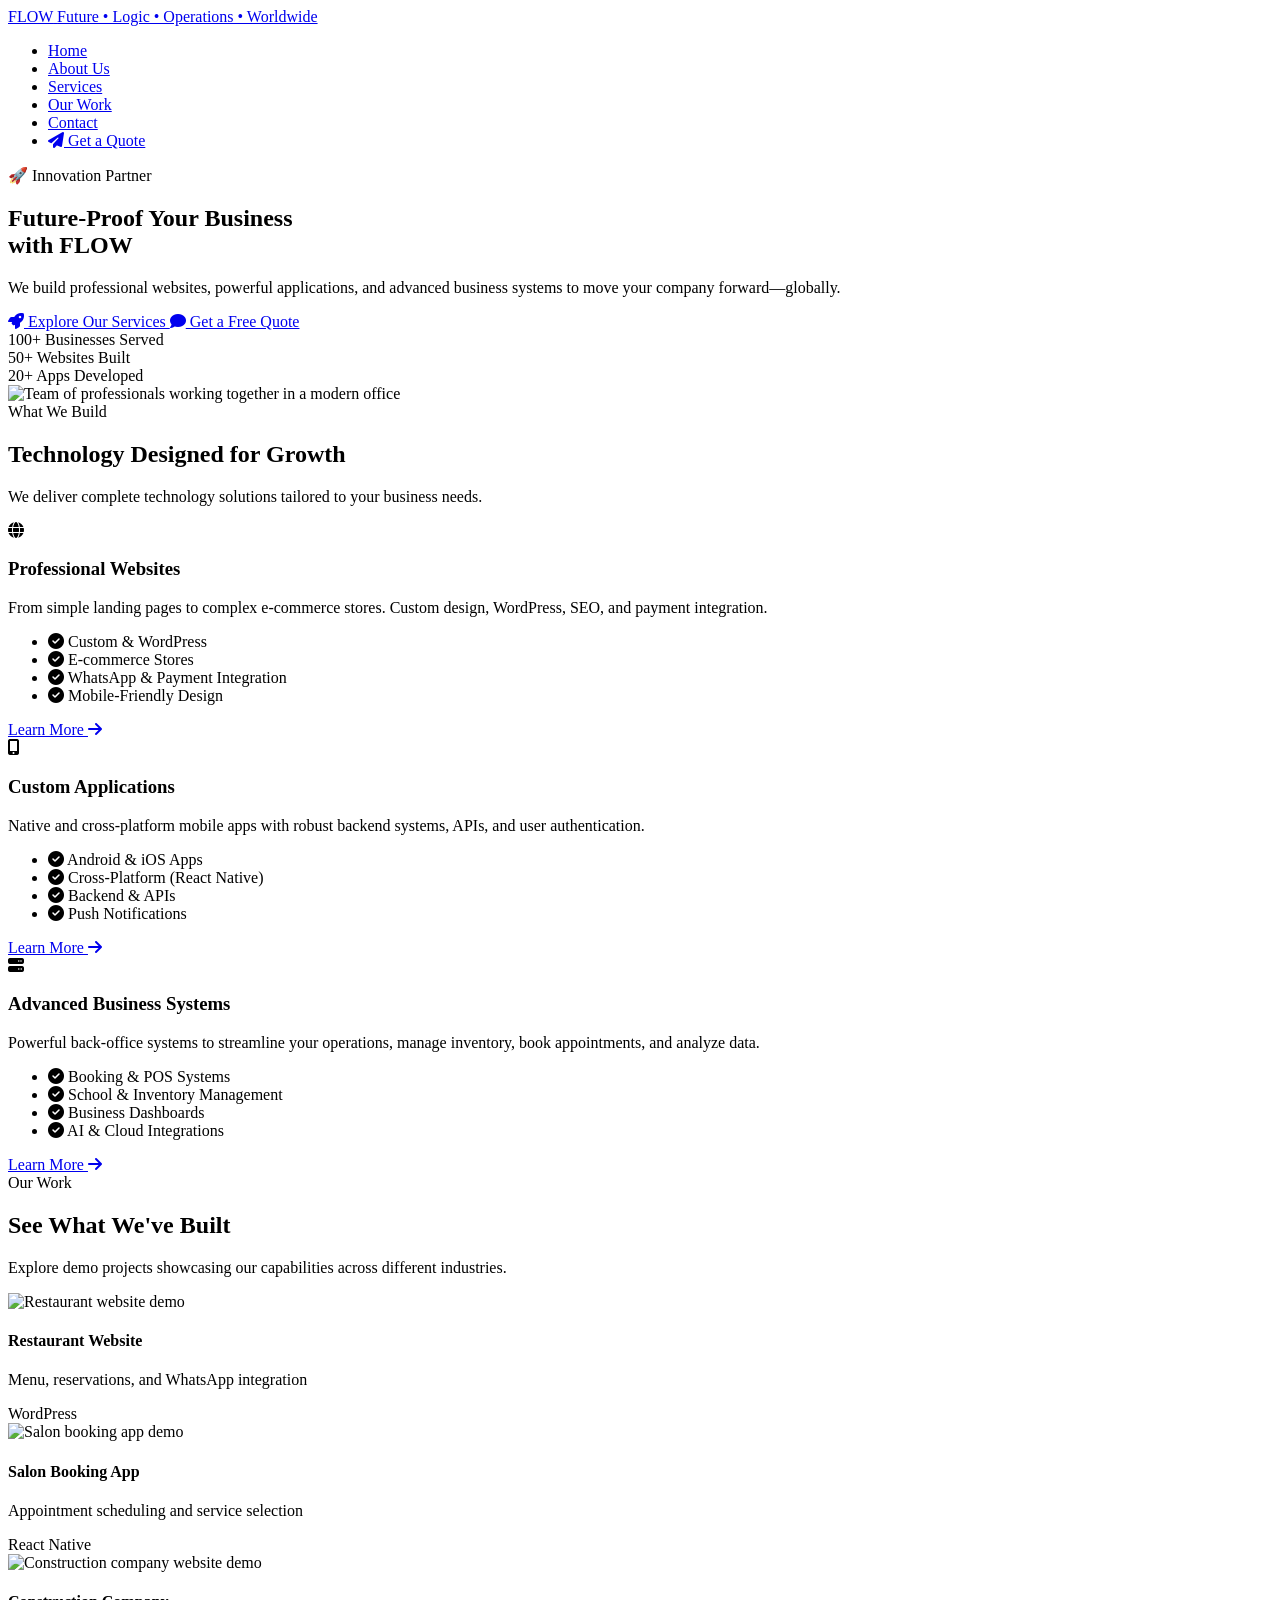
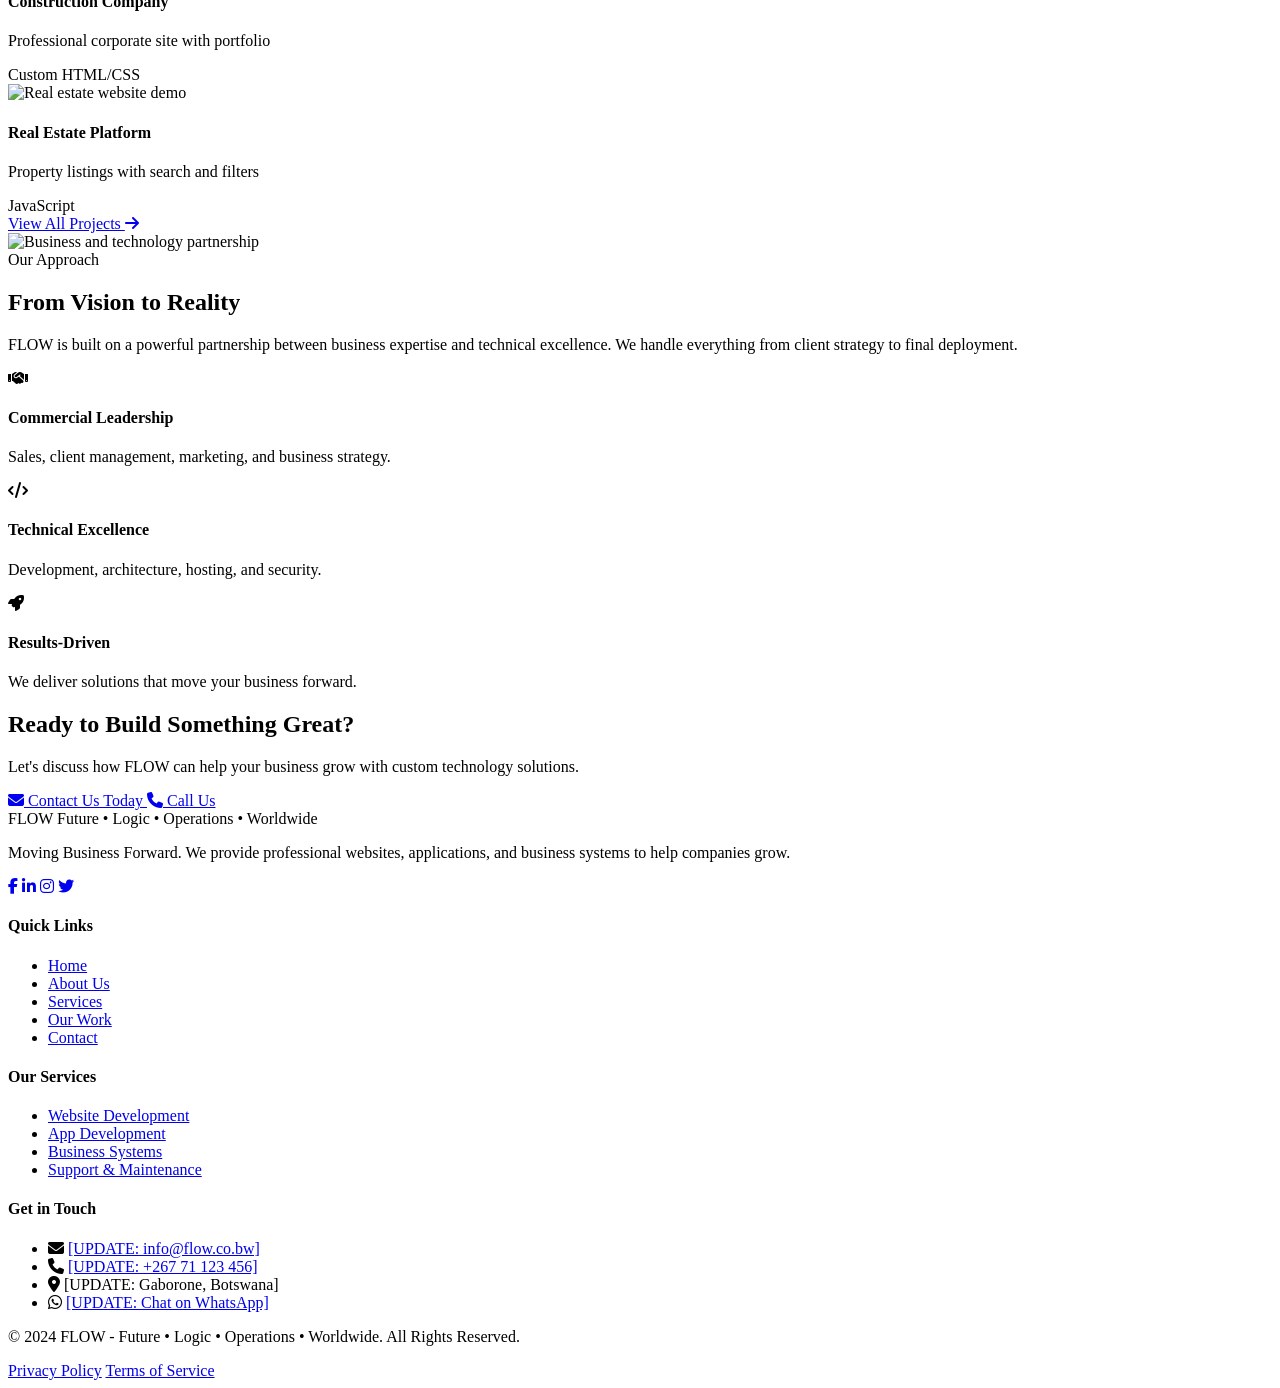
==== index.html @ ff1e99e6 "Create index.html" ====
<!DOCTYPE html>
<html lang="en">
<head>
    <meta charset="UTF-8">
    <meta name="viewport" content="width=device-width, initial-scale=1.0">
    <title>FLOW - Future • Logic • Operations • Worldwide</title>
    
    <!-- SEO Meta Tags -->
    <meta name="description" content="FLOW provides professional websites, applications, and business systems to businesses in Botswana and beyond.">
    <meta name="keywords" content="website development, app development, business systems, Botswana, technology solutions">
    <meta name="author" content="FLOW">
    
    <!-- Favicon -->
    <link rel="icon" type="image/x-icon" href="favicon.ico">
    
    <!-- Google Fonts -->
    <link href="https://fonts.googleapis.com/css2?family=Inter:wght@300;400;500;600;700;800;900&display=swap" rel="stylesheet">
    
    <!-- Font Awesome Icons -->
    <link rel="stylesheet" href="https://cdnjs.cloudflare.com/ajax/libs/font-awesome/6.4.0/css/all.min.css">
    
    <!-- Custom CSS -->
    <link rel="stylesheet" href="css/style.css">
</head>
<body>

    <!-- ============================================ -->
    <!-- HEADER - Consistent on All Pages              -->
    <!-- ============================================ -->
    <header class="header">
        <nav class="navbar" role="navigation" aria-label="Main Navigation">
            <div class="nav-container">
                <!-- Logo -->
                <div class="logo">
                    <a href="index.html" aria-label="FLOW Home">
                        <span class="logo-text">FLOW</span>
                        <span class="logo-tagline">Future • Logic • Operations • Worldwide</span>
                    </a>
                </div>

                <!-- Navigation Links -->
                <ul class="nav-menu" id="navMenu">
                    <li class="nav-item"><a href="index.html" class="nav-link active">Home</a></li>
                    <li class="nav-item"><a href="about.html" class="nav-link">About Us</a></li>
                    <li class="nav-item"><a href="services.html" class="nav-link">Services</a></li>
                    <li class="nav-item"><a href="portfolio.html" class="nav-link">Our Work</a></li>
                    <li class="nav-item"><a href="contact.html" class="nav-link">Contact</a></li>
                    <li class="nav-item">
                        <a href="contact.html" class="btn btn-primary nav-cta">
                            <i class="fas fa-paper-plane"></i> Get a Quote
                        </a>
                    </li>
                </ul>

                <!-- Hamburger Menu (Mobile) -->
                <div class="hamburger" id="hamburger" aria-label="Toggle Menu" role="button" tabindex="0">
                    <span class="bar"></span>
                    <span class="bar"></span>
                    <span class="bar"></span>
                </div>
            </div>
        </nav>
    </header>

    <main>
        <!-- ============================================ -->
        <!-- SECTION 1: HERO                               -->
        <!-- ============================================ -->
        <section class="hero" id="home">
            <div class="hero-overlay"></div>
            <div class="hero-content">
                <div class="container">
                    <div class="hero-grid">
                        <div class="hero-text">
                            <span class="hero-badge">🚀 Innovation Partner</span>
                            <h1 class="hero-title">
                                Future-Proof Your Business <br>with <span class="highlight">FLOW</span>
                            </h1>
                            <p class="hero-subtitle">
                                We build professional websites, powerful applications, and advanced business systems 
                                to move your company forward—globally.
                            </p>
                            <div class="hero-buttons">
                                <a href="services.html" class="btn btn-primary btn-large">
                                    <i class="fas fa-rocket"></i> Explore Our Services
                                </a>
                                <a href="contact.html" class="btn btn-secondary btn-large">
                                    <i class="fas fa-comment"></i> Get a Free Quote
                                </a>
                            </div>
                            <div class="hero-stats">
                                <div class="stat-item">
                                    <span class="stat-number">100+</span>
                                    <span class="stat-label">Businesses Served</span>
                                </div>
                                <div class="stat-item">
                                    <span class="stat-number">50+</span>
                                    <span class="stat-label">Websites Built</span>
                                </div>
                                <div class="stat-item">
                                    <span class="stat-number">20+</span>
                                    <span class="stat-label">Apps Developed</span>
                                </div>
                            </div>
                        </div>
                        <div class="hero-image">
                            <img src="https://images.unsplash.com/photo-1522071820081-009f0129c71c?ixlib=rb-4.0.3&auto=format&fit=crop&w=1170&q=80" 
                                 alt="Team of professionals working together in a modern office" 
                                 loading="lazy">
                        </div>
                    </div>
                </div>
            </div>
        </section>

        <!-- ============================================ -->
        <!-- SECTION 2: SERVICES OVERVIEW                  -->
        <!-- ============================================ -->
        <section class="services-overview" id="services-overview">
            <div class="container">
                <div class="section-header">
                    <span class="section-tag">What We Build</span>
                    <h2 class="section-title">Technology Designed for <span class="highlight">Growth</span></h2>
                    <p class="section-subtitle">
                        We deliver complete technology solutions tailored to your business needs.
                    </p>
                </div>

                <div class="services-grid">
                    <!-- Service 1: Websites -->
                    <div class="service-card">
                        <div class="service-icon">
                            <i class="fas fa-globe"></i>
                        </div>
                        <h3 class="service-title">Professional Websites</h3>
                        <p class="service-description">
                            From simple landing pages to complex e-commerce stores. 
                            Custom design, WordPress, SEO, and payment integration.
                        </p>
                        <ul class="service-features">
                            <li><i class="fas fa-check-circle"></i> Custom & WordPress</li>
                            <li><i class="fas fa-check-circle"></i> E-commerce Stores</li>
                            <li><i class="fas fa-check-circle"></i> WhatsApp & Payment Integration</li>
                            <li><i class="fas fa-check-circle"></i> Mobile-Friendly Design</li>
                        </ul>
                        <a href="services.html#websites" class="service-link">
                            Learn More <i class="fas fa-arrow-right"></i>
                        </a>
                    </div>

                    <!-- Service 2: Applications -->
                    <div class="service-card">
                        <div class="service-icon">
                            <i class="fas fa-mobile-alt"></i>
                        </div>
                        <h3 class="service-title">Custom Applications</h3>
                        <p class="service-description">
                            Native and cross-platform mobile apps with robust 
                            backend systems, APIs, and user authentication.
                        </p>
                        <ul class="service-features">
                            <li><i class="fas fa-check-circle"></i> Android & iOS Apps</li>
                            <li><i class="fas fa-check-circle"></i> Cross-Platform (React Native)</li>
                            <li><i class="fas fa-check-circle"></i> Backend & APIs</li>
                            <li><i class="fas fa-check-circle"></i> Push Notifications</li>
                        </ul>
                        <a href="services.html#applications" class="service-link">
                            Learn More <i class="fas fa-arrow-right"></i>
                        </a>
                    </div>

                    <!-- Service 3: Business Systems -->
                    <div class="service-card">
                        <div class="service-icon">
                            <i class="fas fa-server"></i>
                        </div>
                        <h3 class="service-title">Advanced Business Systems</h3>
                        <p class="service-description">
                            Powerful back-office systems to streamline your operations, 
                            manage inventory, book appointments, and analyze data.
                        </p>
                        <ul class="service-features">
                            <li><i class="fas fa-check-circle"></i> Booking & POS Systems</li>
                            <li><i class="fas fa-check-circle"></i> School & Inventory Management</li>
                            <li><i class="fas fa-check-circle"></i> Business Dashboards</li>
                            <li><i class="fas fa-check-circle"></i> AI & Cloud Integrations</li>
                        </ul>
                        <a href="services.html#systems" class="service-link">
                            Learn More <i class="fas fa-arrow-right"></i>
                        </a>
                    </div>
                </div>
            </div>
        </section>

        <!-- ============================================ -->
        <!-- SECTION 3: PORTFOLIO TEASER                   -->
        <!-- ============================================ -->
        <section class="portfolio-teaser" id="portfolio-teaser">
            <div class="container">
                <div class="section-header">
                    <span class="section-tag">Our Work</span>
                    <h2 class="section-title">See What We've <span class="highlight">Built</span></h2>
                    <p class="section-subtitle">
                        Explore demo projects showcasing our capabilities across different industries.
                    </p>
                </div>

                <div class="portfolio-grid">
                    <div class="portfolio-item">
                        <img src="https://images.unsplash.com/photo-1555396273-367ea4eb4db5?ixlib=rb-4.0.3&auto=format&fit=crop&w=400&h=300&q=80" 
                             alt="Restaurant website demo" loading="lazy">
                        <div class="portfolio-overlay">
                            <h4>Restaurant Website</h4>
                            <p>Menu, reservations, and WhatsApp integration</p>
                            <span class="portfolio-tag">WordPress</span>
                        </div>
                    </div>

                    <div class="portfolio-item">
                        <img src="https://images.unsplash.com/photo-1580618672591-eb180b1a973f?ixlib=rb-4.0.3&auto=format&fit=crop&w=400&h=300&q=80" 
                             alt="Salon booking app demo" loading="lazy">
                        <div class="portfolio-overlay">
                            <h4>Salon Booking App</h4>
                            <p>Appointment scheduling and service selection</p>
                            <span class="portfolio-tag">React Native</span>
                        </div>
                    </div>

                    <div class="portfolio-item">
                        <img src="https://images.unsplash.com/photo-1503387762-592deb58ef4e?ixlib=rb-4.0.3&auto=format&fit=crop&w=400&h=300&q=80" 
                             alt="Construction company website demo" loading="lazy">
                        <div class="portfolio-overlay">
                            <h4>Construction Company</h4>
                            <p>Professional corporate site with portfolio</p>
                            <span class="portfolio-tag">Custom HTML/CSS</span>
                        </div>
                    </div>

                    <div class="portfolio-item">
                        <img src="https://images.unsplash.com/photo-1560518883-ce09059eeffa?ixlib=rb-4.0.3&auto=format&fit=crop&w=400&h=300&q=80" 
                             alt="Real estate website demo" loading="lazy">
                        <div class="portfolio-overlay">
                            <h4>Real Estate Platform</h4>
                            <p>Property listings with search and filters</p>
                            <span class="portfolio-tag">JavaScript</span>
                        </div>
                    </div>
                </div>

                <div class="text-center mt-4">
                    <a href="portfolio.html" class="btn btn-secondary">
                        View All Projects <i class="fas fa-arrow-right"></i>
                    </a>
                </div>
            </div>
        </section>

        <!-- ============================================ -->
        <!-- SECTION 4: THE PARTNERSHIP                    -->
        <!-- ============================================ -->
        <section class="partnership" id="partnership">
            <div class="container">
                <div class="partnership-grid">
                    <div class="partnership-image">
                        <img src="https://images.unsplash.com/photo-1600880292203-757bb62b4baf?ixlib=rb-4.0.3&auto=format&fit=crop&w=1170&q=80" 
                             alt="Business and technology partnership" loading="lazy">
                    </div>
                    <div class="partnership-content">
                        <span class="section-tag">Our Approach</span>
                        <h2 class="section-title">From Vision to <span class="highlight">Reality</span></h2>
                        <p class="partnership-description">
                            FLOW is built on a powerful partnership between business expertise 
                            and technical excellence. We handle everything from client strategy 
                            to final deployment.
                        </p>
                        <div class="partnership-features">
                            <div class="pf-item">
                                <i class="fas fa-handshake"></i>
                                <div>
                                    <h4>Commercial Leadership</h4>
                                    <p>Sales, client management, marketing, and business strategy.</p>
                                </div>
                            </div>
                            <div class="pf-item">
                                <i class="fas fa-code"></i>
                                <div>
                                    <h4>Technical Excellence</h4>
                                    <p>Development, architecture, hosting, and security.</p>
                                </div>
                            </div>
                            <div class="pf-item">
                                <i class="fas fa-rocket"></i>
                                <div>
                                    <h4>Results-Driven</h4>
                                    <p>We deliver solutions that move your business forward.</p>
                                </div>
                            </div>
                        </div>
                    </div>
                </div>
            </div>
        </section>

        <!-- ============================================ -->
        <!-- SECTION 5: FINAL CALL TO ACTION               -->
        <!-- ============================================ -->
        <section class="cta-section" id="cta">
            <div class="container">
                <div class="cta-content">
                    <h2 class="cta-title">Ready to Build Something <span class="highlight">Great</span>?</h2>
                    <p class="cta-description">
                        Let's discuss how FLOW can help your business grow with custom technology solutions.
                    </p>
                    <div class="cta-buttons">
                        <a href="contact.html" class="btn btn-primary btn-large">
                            <i class="fas fa-envelope"></i> Contact Us Today
                        </a>
                        <a href="tel:+26771123456" class="btn btn-secondary btn-large">
                            <i class="fas fa-phone"></i> Call Us
                        </a>
                    </div>
                </div>
            </div>
        </section>
    </main>

    <!-- ============================================ -->
    <!-- FOOTER - Consistent on All Pages              -->
    <!-- ============================================ -->
    <footer class="footer">
        <div class="container">
            <div class="footer-grid">
                <!-- Column 1: Brand -->
                <div class="footer-brand">
                    <div class="footer-logo">
                        <span class="logo-text">FLOW</span>
                        <span class="logo-tagline">Future • Logic • Operations • Worldwide</span>
                    </div>
                    <p class="footer-description">
                        Moving Business Forward. We provide professional websites, 
                        applications, and business systems to help companies grow.
                    </p>
                    <div class="footer-social">
                        <a href="#" aria-label="Facebook" target="_blank"><i class="fab fa-facebook-f"></i></a>
                        <a href="#" aria-label="LinkedIn" target="_blank"><i class="fab fa-linkedin-in"></i></a>
                        <a href="#" aria-label="Instagram" target="_blank"><i class="fab fa-instagram"></i></a>
                        <a href="#" aria-label="Twitter" target="_blank"><i class="fab fa-twitter"></i></a>
                    </div>
                </div>

                <!-- Column 2: Quick Links -->
                <div class="footer-links">
                    <h4>Quick Links</h4>
                    <ul>
                        <li><a href="index.html">Home</a></li>
                        <li><a href="about.html">About Us</a></li>
                        <li><a href="services.html">Services</a></li>
                        <li><a href="portfolio.html">Our Work</a></li>
                        <li><a href="contact.html">Contact</a></li>
                    </ul>
                </div>

                <!-- Column 3: Services -->
                <div class="footer-links">
                    <h4>Our Services</h4>
                    <ul>
                        <li><a href="services.html#websites">Website Development</a></li>
                        <li><a href="services.html#applications">App Development</a></li>
                        <li><a href="services.html#systems">Business Systems</a></li>
                        <li><a href="services.html#support">Support & Maintenance</a></li>
                    </ul>
                </div>

                <!-- Column 4: Contact -->
                <div class="footer-contact">
                    <h4>Get in Touch</h4>
                    <ul>
                        <li>
                            <i class="fas fa-envelope"></i>
                            <a href="mailto:info@flow.co.bw">[UPDATE: info@flow.co.bw]</a>
                        </li>
                        <li>
                            <i class="fas fa-phone"></i>
                            <a href="tel:+26771123456">[UPDATE: +267 71 123 456]</a>
                        </li>
                        <li>
                            <i class="fas fa-map-marker-alt"></i>
                            <span>[UPDATE: Gaborone, Botswana]</span>
                        </li>
                        <li>
                            <i class="fab fa-whatsapp"></i>
                            <a href="https://wa.me/26771123456">[UPDATE: Chat on WhatsApp]</a>
                        </li>
                    </ul>
                </div>
            </div>

            <div class="footer-bottom">
                <p>&copy; 2024 FLOW - Future • Logic • Operations • Worldwide. All Rights Reserved.</p>
                <div class="footer-bottom-links">
                    <a href="#">Privacy Policy</a>
                    <a href="#">Terms of Service</a>
                </div>
            </div>
        </div>
    </footer>

    <!-- ============================================ -->
    <!-- JavaScript                                   -->
    <!-- ============================================ -->
    <script src="js/script.js"></script>
</body>
</html>
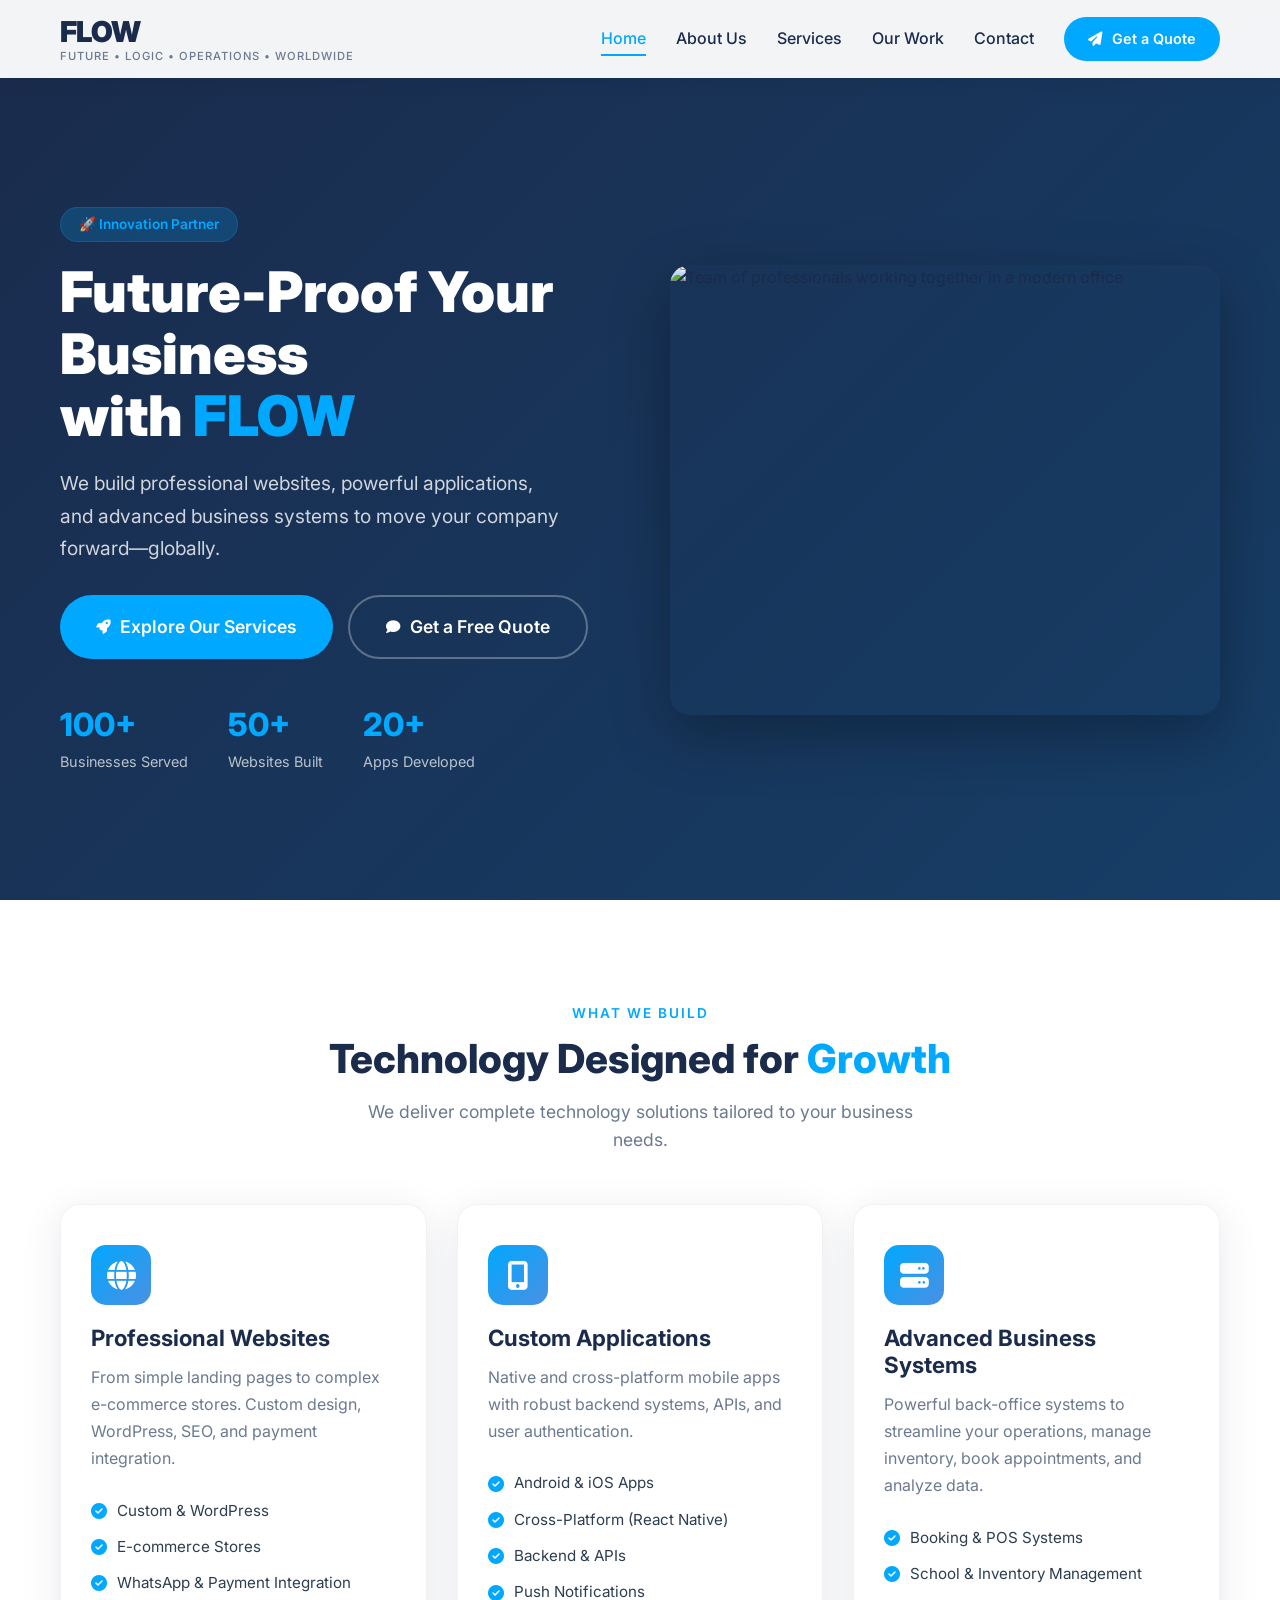
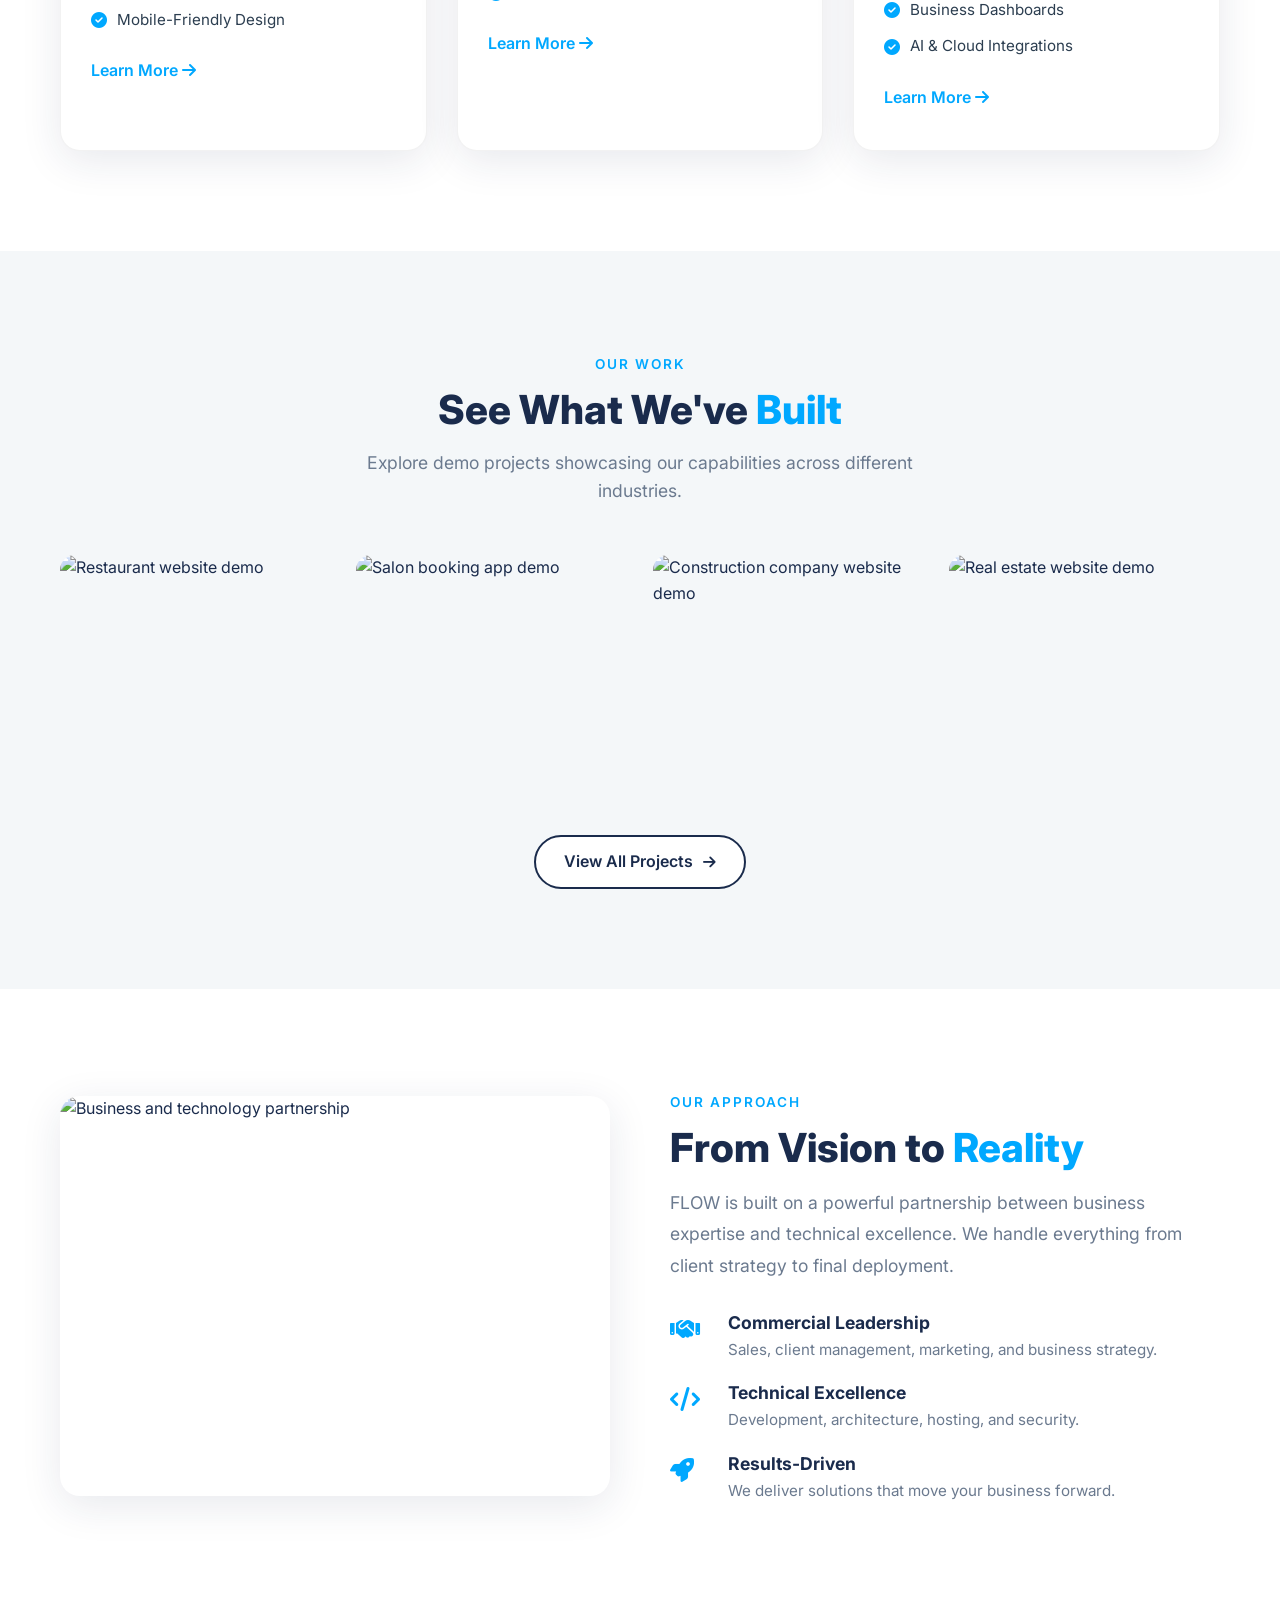
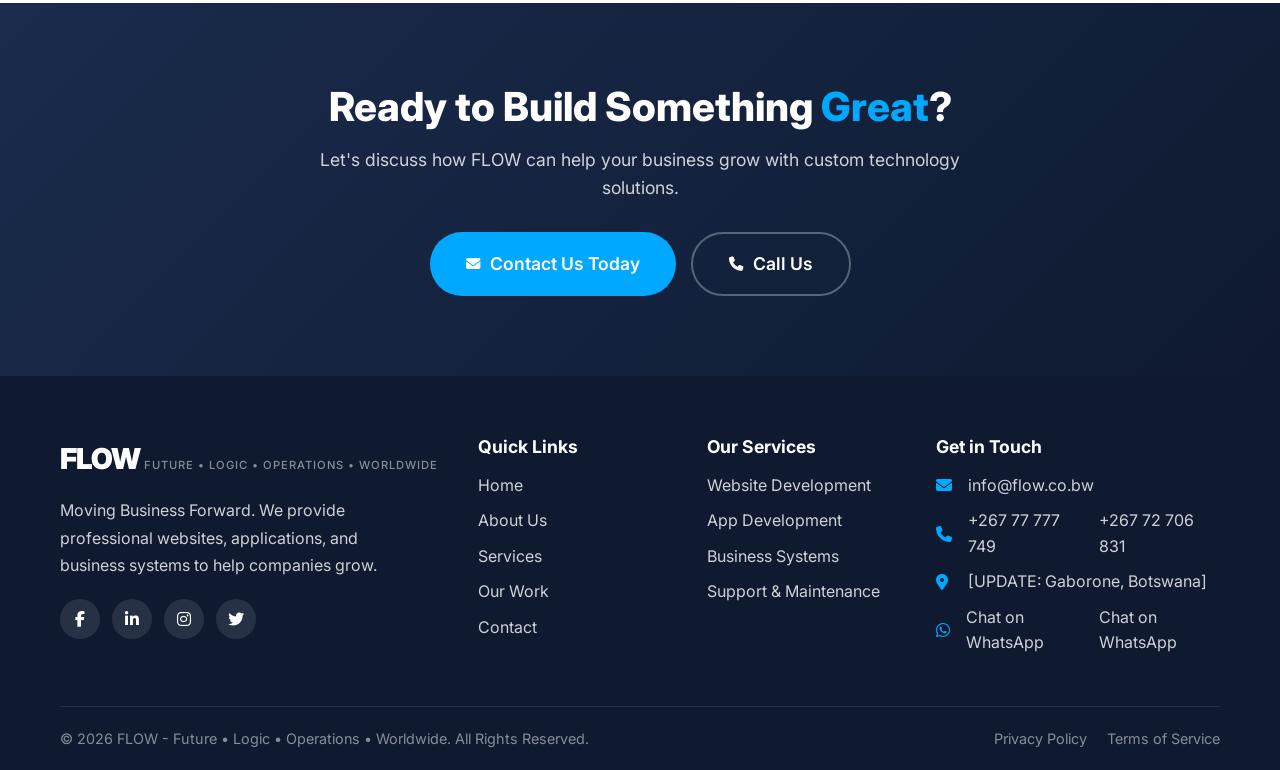
==== commit 637b2a9d: "Update index.html" ====
--- a/index.html
+++ b/index.html
@@ -378,11 +378,12 @@
                     <ul>
                         <li>
                             <i class="fas fa-envelope"></i>
-                            <a href="mailto:info@flow.co.bw">[UPDATE: info@flow.co.bw]</a>
+                            <a href="mailto:info@flow.co.bw"> info@flow.co.bw</a>
                         </li>
                         <li>
                             <i class="fas fa-phone"></i>
-                            <a href="tel:+26771123456">[UPDATE: +267 71 123 456]</a>
+                            <a href="tel:+26777777749"> +267 77 777 749</a>
+                            <a href="tel:+26772706831"> +267 72 706 831</a>
                         </li>
                         <li>
                             <i class="fas fa-map-marker-alt"></i>
@@ -390,14 +391,15 @@
                         </li>
                         <li>
                             <i class="fab fa-whatsapp"></i>
-                            <a href="https://wa.me/26771123456">[UPDATE: Chat on WhatsApp]</a>
+                             <a href="https://wa.me/2677777749"> Chat on WhatsApp</a>
+                            <a href="https://wa.me/26772706831"> Chat on WhatsApp</a>
                         </li>
                     </ul>
                 </div>
             </div>
 
             <div class="footer-bottom">
-                <p>&copy; 2024 FLOW - Future • Logic • Operations • Worldwide. All Rights Reserved.</p>
+                <p>&copy; 2026 FLOW - Future • Logic • Operations • Worldwide. All Rights Reserved.</p>
                 <div class="footer-bottom-links">
                     <a href="#">Privacy Policy</a>
                     <a href="#">Terms of Service</a>
--- a/css/style.css
+++ b/css/style.css
@@ -0,0 +1,1755 @@
+/* =============================================
+   FLOW - Future • Logic • Operations • Worldwide
+   Complete Stylesheet
+   W3Schools Guidelines Compliant
+   ============================================= */
+
+/* ----- RESET & BASE ----- */
+*,
+*::before,
+*::after {
+    margin: 0;
+    padding: 0;
+    box-sizing: border-box;
+}
+
+html {
+    scroll-behavior: smooth;
+}
+
+body {
+    font-family: 'Inter', -apple-system, BlinkMacSystemFont, 'Segoe UI', Roboto, sans-serif;
+    font-size: 16px;
+    line-height: 1.6;
+    color: #1A2B4C;
+    background-color: #FFFFFF;
+    overflow-x: hidden;
+}
+
+a {
+    text-decoration: none;
+    color: inherit;
+}
+
+ul {
+    list-style: none;
+}
+
+img {
+    max-width: 100%;
+    height: auto;
+    display: block;
+}
+
+.container {
+    max-width: 1200px;
+    margin: 0 auto;
+    padding: 0 20px;
+}
+
+/* ----- COLOR VARIABLES ----- */
+:root {
+    --primary: #1A2B4C;
+    --primary-dark: #0F1A30;
+    --secondary: #00A8FF;
+    --secondary-dark: #0088CC;
+    --accent: #4A90E2;
+    --white: #FFFFFF;
+    --light-gray: #F4F7F9;
+    --gray: #6B7A8F;
+    --dark-gray: #2C3E50;
+    --success: #28A745;
+    --shadow: 0 10px 40px rgba(26, 43, 76, 0.10);
+    --shadow-hover: 0 20px 60px rgba(26, 43, 76, 0.15);
+    --transition: all 0.3s ease;
+}
+
+/* ----- TYPOGRAPHY ----- */
+h1,
+h2,
+h3,
+h4,
+h5,
+h6 {
+    font-weight: 700;
+    line-height: 1.2;
+    color: var(--primary);
+}
+
+.highlight {
+    color: var(--secondary);
+}
+
+.section-tag {
+    display: inline-block;
+    font-size: 0.85rem;
+    font-weight: 600;
+    text-transform: uppercase;
+    letter-spacing: 2px;
+    color: var(--secondary);
+    margin-bottom: 10px;
+}
+
+.section-title {
+    font-size: 2.5rem;
+    font-weight: 800;
+    margin-bottom: 15px;
+}
+
+.section-subtitle {
+    font-size: 1.1rem;
+    color: var(--gray);
+    max-width: 600px;
+    margin: 0 auto;
+}
+
+.section-header {
+    text-align: center;
+    margin-bottom: 50px;
+}
+
+.text-center {
+    text-align: center;
+}
+
+.mt-4 {
+    margin-top: 30px;
+}
+
+/* ----- BUTTONS ----- */
+.btn {
+    display: inline-flex;
+    align-items: center;
+    gap: 10px;
+    padding: 12px 28px;
+    font-family: 'Inter', sans-serif;
+    font-size: 1rem;
+    font-weight: 600;
+    border: none;
+    border-radius: 50px;
+    cursor: pointer;
+    transition: var(--transition);
+    text-align: center;
+}
+
+.btn-primary {
+    background-color: var(--secondary);
+    color: var(--white);
+}
+
+.btn-primary:hover {
+    background-color: var(--secondary-dark);
+    transform: translateY(-2px);
+    box-shadow: 0 10px 30px rgba(0, 168, 255, 0.3);
+}
+
+.btn-secondary {
+    background-color: var(--white);
+    color: var(--primary);
+    border: 2px solid var(--primary);
+}
+
+.btn-secondary:hover {
+    background-color: var(--primary);
+    color: var(--white);
+    transform: translateY(-2px);
+    box-shadow: 0 10px 30px rgba(26, 43, 76, 0.15);
+}
+
+.btn-large {
+    padding: 16px 36px;
+    font-size: 1.1rem;
+}
+
+.btn .fa-solid,
+.btn .fas {
+    font-size: 0.9rem;
+}
+
+/* =============================================
+   HEADER / NAVIGATION
+   ============================================= */
+.header {
+    position: fixed;
+    top: 0;
+    left: 0;
+    width: 100%;
+    background-color: rgba(255, 255, 255, 0.95);
+    backdrop-filter: blur(10px);
+    z-index: 1000;
+    box-shadow: 0 2px 20px rgba(0, 0, 0, 0.08);
+    transition: var(--transition);
+}
+
+.header.scrolled {
+    box-shadow: 0 4px 30px rgba(0, 0, 0, 0.12);
+}
+
+.navbar {
+    padding: 15px 0;
+}
+
+.nav-container {
+    display: flex;
+    justify-content: space-between;
+    align-items: center;
+    max-width: 1200px;
+    margin: 0 auto;
+    padding: 0 20px;
+}
+
+/* Logo */
+.logo a {
+    display: flex;
+    flex-direction: column;
+    line-height: 1.2;
+}
+
+.logo-text {
+    font-size: 1.8rem;
+    font-weight: 900;
+    color: var(--primary);
+    letter-spacing: -1px;
+}
+
+.logo-text:hover {
+    color: var(--secondary);
+    transition: var(--transition);
+}
+
+.logo-tagline {
+    font-size: 0.7rem;
+    font-weight: 500;
+    color: var(--gray);
+    letter-spacing: 1px;
+    text-transform: uppercase;
+}
+
+/* Navigation Menu */
+.nav-menu {
+    display: flex;
+    align-items: center;
+    gap: 30px;
+}
+
+.nav-item {
+    list-style: none;
+}
+
+.nav-link {
+    font-weight: 500;
+    color: var(--primary);
+    padding: 8px 0;
+    position: relative;
+    transition: var(--transition);
+}
+
+.nav-link::after {
+    content: '';
+    position: absolute;
+    bottom: 0;
+    left: 0;
+    width: 0;
+    height: 2px;
+    background-color: var(--secondary);
+    transition: var(--transition);
+}
+
+.nav-link:hover::after,
+.nav-link.active::after {
+    width: 100%;
+}
+
+.nav-link:hover {
+    color: var(--secondary);
+}
+
+.nav-link.active {
+    color: var(--secondary);
+}
+
+.nav-cta {
+    padding: 10px 24px;
+    font-size: 0.9rem;
+}
+
+/* Hamburger Menu */
+.hamburger {
+    display: none;
+    flex-direction: column;
+    cursor: pointer;
+    gap: 5px;
+    padding: 5px;
+}
+
+.bar {
+    display: block;
+    width: 28px;
+    height: 3px;
+    background-color: var(--primary);
+    border-radius: 3px;
+    transition: var(--transition);
+}
+
+.hamburger.active .bar:nth-child(1) {
+    transform: translateY(8px) rotate(45deg);
+}
+
+.hamburger.active .bar:nth-child(2) {
+    opacity: 0;
+}
+
+.hamburger.active .bar:nth-child(3) {
+    transform: translateY(-8px) rotate(-45deg);
+}
+
+/* =============================================
+   HERO SECTION
+   ============================================= */
+.hero {
+    position: relative;
+    min-height: 100vh;
+    display: flex;
+    align-items: center;
+    background-color: var(--primary);
+    padding-top: 80px;
+    overflow: hidden;
+}
+
+.hero-overlay {
+    position: absolute;
+    top: 0;
+    left: 0;
+    width: 100%;
+    height: 100%;
+    background: linear-gradient(135deg, rgba(26, 43, 76, 0.95) 0%, rgba(0, 168, 255, 0.15) 100%);
+    z-index: 1;
+}
+
+.hero-content {
+    position: relative;
+    z-index: 2;
+    width: 100%;
+    padding: 60px 0;
+}
+
+.hero-grid {
+    display: grid;
+    grid-template-columns: 1fr 1fr;
+    gap: 60px;
+    align-items: center;
+}
+
+.hero-text {
+    color: var(--white);
+}
+
+.hero-badge {
+    display: inline-block;
+    background-color: rgba(0, 168, 255, 0.2);
+    color: var(--secondary);
+    padding: 6px 18px;
+    border-radius: 50px;
+    font-size: 0.85rem;
+    font-weight: 600;
+    margin-bottom: 20px;
+    border: 1px solid rgba(0, 168, 255, 0.2);
+}
+
+.hero-title {
+    font-size: 3.5rem;
+    font-weight: 900;
+    color: var(--white);
+    margin-bottom: 20px;
+    line-height: 1.1;
+}
+
+.hero-title .highlight {
+    color: var(--secondary);
+}
+
+.hero-subtitle {
+    font-size: 1.2rem;
+    color: rgba(255, 255, 255, 0.8);
+    max-width: 500px;
+    margin-bottom: 30px;
+    line-height: 1.7;
+}
+
+.hero-buttons {
+    display: flex;
+    gap: 15px;
+    flex-wrap: wrap;
+    margin-bottom: 40px;
+}
+
+.hero-buttons .btn-primary:hover {
+    background-color: var(--white);
+    color: var(--primary);
+}
+
+.hero-buttons .btn-secondary {
+    border-color: rgba(255, 255, 255, 0.3);
+    color: var(--white);
+    background: transparent;
+}
+
+.hero-buttons .btn-secondary:hover {
+    background-color: var(--white);
+    color: var(--primary);
+    border-color: var(--white);
+}
+
+.hero-stats {
+    display: flex;
+    gap: 40px;
+}
+
+.stat-item {
+    display: flex;
+    flex-direction: column;
+}
+
+.stat-number {
+    font-size: 2rem;
+    font-weight: 800;
+    color: var(--secondary);
+}
+
+.stat-label {
+    font-size: 0.9rem;
+    color: rgba(255, 255, 255, 0.7);
+}
+
+.hero-image img {
+    width: 100%;
+    border-radius: 20px;
+    box-shadow: 0 20px 60px rgba(0, 0, 0, 0.3);
+    object-fit: cover;
+    height: 450px;
+}
+
+/* =============================================
+   SERVICES OVERVIEW
+   ============================================= */
+.services-overview {
+    padding: 100px 0;
+    background-color: var(--white);
+}
+
+.services-grid {
+    display: grid;
+    grid-template-columns: repeat(3, 1fr);
+    gap: 30px;
+}
+
+.service-card {
+    background-color: var(--white);
+    padding: 40px 30px;
+    border-radius: 20px;
+    box-shadow: var(--shadow);
+    transition: var(--transition);
+    border: 1px solid rgba(0, 0, 0, 0.05);
+}
+
+.service-card:hover {
+    transform: translateY(-10px);
+    box-shadow: var(--shadow-hover);
+}
+
+.service-icon {
+    width: 60px;
+    height: 60px;
+    background: linear-gradient(135deg, var(--secondary), var(--accent));
+    border-radius: 15px;
+    display: flex;
+    align-items: center;
+    justify-content: center;
+    margin-bottom: 20px;
+}
+
+.service-icon i {
+    font-size: 1.8rem;
+    color: var(--white);
+}
+
+.service-title {
+    font-size: 1.4rem;
+    font-weight: 700;
+    margin-bottom: 12px;
+}
+
+.service-description {
+    color: var(--gray);
+    margin-bottom: 20px;
+    line-height: 1.7;
+}
+
+.service-features {
+    margin-bottom: 20px;
+}
+
+.service-features li {
+    display: flex;
+    align-items: center;
+    gap: 10px;
+    padding: 6px 0;
+    color: var(--dark-gray);
+    font-size: 0.95rem;
+}
+
+.service-features li i {
+    color: var(--secondary);
+    font-size: 1rem;
+}
+
+.service-link {
+    font-weight: 600;
+    color: var(--secondary);
+    transition: var(--transition);
+}
+
+.service-link:hover {
+    color: var(--secondary-dark);
+}
+
+.service-link i {
+    transition: var(--transition);
+}
+
+.service-link:hover i {
+    transform: translateX(5px);
+}
+
+/* =============================================
+   PORTFOLIO TEASER
+   ============================================= */
+.portfolio-teaser {
+    padding: 100px 0;
+    background-color: var(--light-gray);
+}
+
+.portfolio-grid {
+    display: grid;
+    grid-template-columns: repeat(4, 1fr);
+    gap: 25px;
+}
+
+.portfolio-item {
+    position: relative;
+    border-radius: 15px;
+    overflow: hidden;
+    cursor: pointer;
+}
+
+.portfolio-item img {
+    width: 100%;
+    height: 250px;
+    object-fit: cover;
+    transition: var(--transition);
+}
+
+.portfolio-item:hover img {
+    transform: scale(1.05);
+}
+
+.portfolio-overlay {
+    position: absolute;
+    bottom: 0;
+    left: 0;
+    right: 0;
+    padding: 20px;
+    background: linear-gradient(transparent, rgba(26, 43, 76, 0.9));
+    color: var(--white);
+    transform: translateY(20px);
+    opacity: 0;
+    transition: var(--transition);
+}
+
+.portfolio-item:hover .portfolio-overlay {
+    transform: translateY(0);
+    opacity: 1;
+}
+
+.portfolio-overlay h4 {
+    color: var(--white);
+    font-size: 1.1rem;
+    margin-bottom: 5px;
+}
+
+.portfolio-overlay p {
+    font-size: 0.9rem;
+    opacity: 0.8;
+    margin-bottom: 10px;
+}
+
+.portfolio-tag {
+    display: inline-block;
+    background-color: var(--secondary);
+    padding: 3px 12px;
+    border-radius: 50px;
+    font-size: 0.75rem;
+    font-weight: 600;
+    color: var(--white);
+}
+
+/* =============================================
+   PARTNERSHIP SECTION
+   ============================================= */
+.partnership {
+    padding: 100px 0;
+    background-color: var(--white);
+}
+
+.partnership-grid {
+    display: grid;
+    grid-template-columns: 1fr 1fr;
+    gap: 60px;
+    align-items: center;
+}
+
+.partnership-image img {
+    border-radius: 20px;
+    box-shadow: var(--shadow);
+    width: 100%;
+    height: 400px;
+    object-fit: cover;
+}
+
+.partnership-description {
+    color: var(--gray);
+    font-size: 1.1rem;
+    margin-bottom: 30px;
+    line-height: 1.8;
+}
+
+.partnership-features {
+    display: flex;
+    flex-direction: column;
+    gap: 20px;
+}
+
+.pf-item {
+    display: flex;
+    gap: 18px;
+    align-items: flex-start;
+}
+
+.pf-item i {
+    font-size: 1.5rem;
+    color: var(--secondary);
+    margin-top: 5px;
+    width: 40px;
+    flex-shrink: 0;
+}
+
+.pf-item h4 {
+    font-size: 1.1rem;
+    margin-bottom: 5px;
+}
+
+.pf-item p {
+    color: var(--gray);
+    font-size: 0.95rem;
+}
+
+/* =============================================
+   CTA SECTION
+   ============================================= */
+.cta-section {
+    padding: 80px 0;
+    background: linear-gradient(135deg, var(--primary), var(--primary-dark));
+    text-align: center;
+}
+
+.cta-content {
+    max-width: 700px;
+    margin: 0 auto;
+}
+
+.cta-title {
+    font-size: 2.5rem;
+    font-weight: 800;
+    color: var(--white);
+    margin-bottom: 15px;
+}
+
+.cta-title .highlight {
+    color: var(--secondary);
+}
+
+.cta-description {
+    color: rgba(255, 255, 255, 0.8);
+    font-size: 1.1rem;
+    margin-bottom: 30px;
+}
+
+.cta-buttons {
+    display: flex;
+    gap: 15px;
+    justify-content: center;
+    flex-wrap: wrap;
+}
+
+.cta-buttons .btn-primary {
+    background-color: var(--secondary);
+    color: var(--white);
+}
+
+.cta-buttons .btn-primary:hover {
+    background-color: var(--white);
+    color: var(--primary);
+}
+
+.cta-buttons .btn-secondary {
+    border-color: rgba(255, 255, 255, 0.3);
+    color: var(--white);
+    background: transparent;
+}
+
+.cta-buttons .btn-secondary:hover {
+    background-color: var(--white);
+    color: var(--primary);
+    border-color: var(--white);
+}
+
+/* =============================================
+   FOOTER
+   ============================================= */
+.footer {
+    background-color: var(--primary-dark);
+    color: rgba(255, 255, 255, 0.8);
+    padding: 60px 0 20px;
+}
+
+.footer-grid {
+    display: grid;
+    grid-template-columns: 2fr 1fr 1fr 1.5fr;
+    gap: 40px;
+    padding-bottom: 40px;
+    border-bottom: 1px solid rgba(255, 255, 255, 0.1);
+}
+
+.footer-brand .logo-text {
+    color: var(--white);
+    font-size: 1.8rem;
+}
+
+.footer-brand .logo-tagline {
+    color: rgba(255, 255, 255, 0.5);
+}
+
+.footer-description {
+    margin: 15px 0 20px;
+    line-height: 1.7;
+    max-width: 350px;
+}
+
+.footer-social {
+    display: flex;
+    gap: 12px;
+}
+
+.footer-social a {
+    width: 40px;
+    height: 40px;
+    border-radius: 50%;
+    background-color: rgba(255, 255, 255, 0.1);
+    display: flex;
+    align-items: center;
+    justify-content: center;
+    transition: var(--transition);
+    color: var(--white);
+}
+
+.footer-social a:hover {
+    background-color: var(--secondary);
+    transform: translateY(-3px);
+}
+
+.footer-links h4,
+.footer-contact h4 {
+    color: var(--white);
+    font-size: 1.1rem;
+    margin-bottom: 15px;
+}
+
+.footer-links ul li,
+.footer-contact ul li {
+    margin-bottom: 10px;
+}
+
+.footer-links ul li a,
+.footer-contact ul li a {
+    transition: var(--transition);
+}
+
+.footer-links ul li a:hover,
+.footer-contact ul li a:hover {
+    color: var(--secondary);
+}
+
+.footer-contact ul li {
+    display: flex;
+    align-items: center;
+    gap: 12px;
+}
+
+.footer-contact ul li i {
+    width: 20px;
+    color: var(--secondary);
+}
+
+.footer-bottom {
+    display: flex;
+    justify-content: space-between;
+    align-items: center;
+    padding-top: 20px;
+    font-size: 0.9rem;
+    color: rgba(255, 255, 255, 0.5);
+}
+
+.footer-bottom-links {
+    display: flex;
+    gap: 20px;
+}
+
+.footer-bottom-links a:hover {
+    color: var(--secondary);
+}
+
+/* =============================================
+   RESPONSIVE DESIGN - W3Schools Compliant
+   ============================================= */
+
+/* Tablets & Small Laptops */
+@media screen and (max-width: 992px) {
+    .hero-grid {
+        grid-template-columns: 1fr;
+        text-align: center;
+    }
+
+    .hero-text {
+        order: 2;
+    }
+
+    .hero-image {
+        order: 1;
+    }
+
+    .hero-image img {
+        height: 300px;
+    }
+
+    .hero-subtitle {
+        margin: 0 auto 30px;
+    }
+
+    .hero-buttons {
+        justify-content: center;
+    }
+
+    .hero-stats {
+        justify-content: center;
+    }
+
+    .services-grid {
+        grid-template-columns: repeat(2, 1fr);
+    }
+
+    .portfolio-grid {
+        grid-template-columns: repeat(2, 1fr);
+    }
+
+    .partnership-grid {
+        grid-template-columns: 1fr;
+        text-align: center;
+    }
+
+    .partnership-features {
+        align-items: center;
+    }
+
+    .pf-item {
+        text-align: left;
+    }
+
+    .footer-grid {
+        grid-template-columns: repeat(2, 1fr);
+    }
+}
+
+/* Mobile Phones */
+@media screen and (max-width: 768px) {
+    .hamburger {
+        display: flex;
+    }
+
+    .nav-menu {
+        position: fixed;
+        top: 70px;
+        left: -100%;
+        width: 100%;
+        height: calc(100vh - 70px);
+        background-color: var(--white);
+        flex-direction: column;
+        padding: 40px 20px;
+        gap: 20px;
+        transition: var(--transition);
+        box-shadow: 0 20px 40px rgba(0, 0, 0, 0.1);
+        overflow-y: auto;
+    }
+
+    .nav-menu.active {
+        left: 0;
+    }
+
+    .nav-item {
+        width: 100%;
+        text-align: center;
+    }
+
+    .nav-link {
+        font-size: 1.2rem;
+        display: block;
+        padding: 12px;
+    }
+
+    .nav-cta {
+        width: 100%;
+        justify-content: center;
+    }
+
+    .hero-title {
+        font-size: 2.2rem;
+    }
+
+    .hero-image img {
+        height: 220px;
+    }
+
+    .hero-stats {
+        flex-direction: column;
+        gap: 15px;
+        align-items: center;
+    }
+
+    .services-grid {
+        grid-template-columns: 1fr;
+    }
+
+    .portfolio-grid {
+        grid-template-columns: 1fr;
+    }
+
+    .section-title {
+        font-size: 1.8rem;
+    }
+
+    .footer-grid {
+        grid-template-columns: 1fr;
+        text-align: center;
+    }
+
+    .footer-social {
+        justify-content: center;
+    }
+
+    .footer-contact ul li {
+        justify-content: center;
+    }
+
+    .footer-bottom {
+        flex-direction: column;
+        gap: 10px;
+        text-align: center;
+    }
+
+    .cta-title {
+        font-size: 1.8rem;
+    }
+
+    .cta-buttons {
+        flex-direction: column;
+        align-items: center;
+    }
+
+    .cta-buttons .btn {
+        width: 100%;
+        justify-content: center;
+    }
+}
+
+/* Small Mobile */
+@media screen and (max-width: 480px) {
+    .hero-title {
+        font-size: 1.8rem;
+    }
+
+    .hero-buttons .btn {
+        width: 100%;
+        justify-content: center;
+    }
+
+    .service-card {
+        padding: 30px 20px;
+    }
+
+    .container {
+        padding: 0 15px;
+    }
+}
+/* =============================================
+   ADDITIONAL STYLES FOR ALL PAGES
+   ============================================= */
+
+/* ----- PAGE HERO ----- */
+.page-hero {
+    padding: 140px 0 80px;
+    background: linear-gradient(135deg, var(--primary), var(--primary-dark));
+    text-align: center;
+    color: var(--white);
+}
+
+.page-hero-content {
+    max-width: 700px;
+    margin: 0 auto;
+}
+
+.page-hero-title {
+    font-size: 3rem;
+    font-weight: 900;
+    color: var(--white);
+    margin-bottom: 15px;
+}
+
+.page-hero-title .highlight {
+    color: var(--secondary);
+}
+
+.page-hero-subtitle {
+    font-size: 1.2rem;
+    color: rgba(255, 255, 255, 0.8);
+}
+
+.page-hero .section-tag {
+    color: var(--secondary);
+}
+
+/* ----- FOUNDERS SECTION ----- */
+.founders-section {
+    padding: 80px 0;
+    background-color: var(--white);
+}
+
+.founders-grid {
+    display: grid;
+    grid-template-columns: repeat(2, 1fr);
+    gap: 40px;
+}
+
+.founder-card {
+    background-color: var(--white);
+    border-radius: 20px;
+    overflow: hidden;
+    box-shadow: var(--shadow);
+    transition: var(--transition);
+    border: 1px solid rgba(0, 0, 0, 0.05);
+}
+
+.founder-card:hover {
+    transform: translateY(-5px);
+    box-shadow: var(--shadow-hover);
+}
+
+.founder-image {
+    position: relative;
+    height: 300px;
+    overflow: hidden;
+}
+
+.founder-image img {
+    width: 100%;
+    height: 100%;
+    object-fit: cover;
+}
+
+.founder-social {
+    position: absolute;
+    bottom: 20px;
+    right: 20px;
+    display: flex;
+    gap: 10px;
+}
+
+.founder-social a {
+    width: 40px;
+    height: 40px;
+    border-radius: 50%;
+    background-color: rgba(0, 0, 0, 0.6);
+    color: var(--white);
+    display: flex;
+    align-items: center;
+    justify-content: center;
+    transition: var(--transition);
+}
+
+.founder-social a:hover {
+    background-color: var(--secondary);
+    transform: translateY(-3px);
+}
+
+.founder-info {
+    padding: 30px;
+}
+
+.founder-name {
+    font-size: 1.6rem;
+    font-weight: 800;
+    color: var(--primary);
+}
+
+.founder-role {
+    display: inline-block;
+    background-color: var(--secondary);
+    color: var(--white);
+    padding: 4px 16px;
+    border-radius: 50px;
+    font-size: 0.85rem;
+    font-weight: 600;
+    margin-top: 5px;
+}
+
+.founder-divider {
+    width: 50px;
+    height: 3px;
+    background: linear-gradient(90deg, var(--secondary), var(--accent));
+    margin: 15px 0;
+}
+
+.founder-bio {
+    color: var(--gray);
+    line-height: 1.8;
+    margin-bottom: 15px;
+}
+
+.founder-expertise {
+    display: flex;
+    flex-wrap: wrap;
+    gap: 8px;
+}
+
+.expertise-tag {
+    background-color: var(--light-gray);
+    color: var(--primary);
+    padding: 4px 14px;
+    border-radius: 50px;
+    font-size: 0.8rem;
+    font-weight: 500;
+}
+
+/* ----- STORY SECTION ----- */
+.story-section {
+    padding: 80px 0;
+    background-color: var(--light-gray);
+}
+
+.story-grid {
+    display: grid;
+    grid-template-columns: 1fr 1fr;
+    gap: 60px;
+    align-items: center;
+}
+
+.story-description {
+    color: var(--gray);
+    line-height: 1.8;
+    margin-bottom: 15px;
+}
+
+.story-values {
+    margin-top: 30px;
+}
+
+.value-item {
+    display: flex;
+    gap: 18px;
+    margin-bottom: 20px;
+}
+
+.value-item i {
+    font-size: 1.5rem;
+    color: var(--secondary);
+    width: 40px;
+    flex-shrink: 0;
+    margin-top: 5px;
+}
+
+.value-item h4 {
+    font-size: 1.1rem;
+    margin-bottom: 3px;
+}
+
+.value-item p {
+    color: var(--gray);
+    font-size: 0.95rem;
+}
+
+.story-image {
+    position: relative;
+}
+
+.story-image img {
+    width: 100%;
+    border-radius: 20px;
+    box-shadow: var(--shadow);
+    height: 450px;
+    object-fit: cover;
+}
+
+.story-image-badge {
+    position: absolute;
+    bottom: 20px;
+    left: 20px;
+    background: var(--white);
+    padding: 12px 24px;
+    border-radius: 12px;
+    box-shadow: var(--shadow);
+    display: flex;
+    gap: 20px;
+}
+
+.story-image-badge span {
+    font-weight: 600;
+    color: var(--primary);
+}
+
+/* ----- WHY FLOW / WHY CHOOSE ----- */
+.why-flow,
+.why-choose {
+    padding: 80px 0;
+    background-color: var(--white);
+}
+
+.why-grid,
+.why-choose-grid {
+    display: grid;
+    grid-template-columns: repeat(4, 1fr);
+    gap: 30px;
+}
+
+.why-card,
+.wc-item {
+    background-color: var(--white);
+    padding: 30px;
+    border-radius: 16px;
+    border: 1px solid rgba(0, 0, 0, 0.05);
+    box-shadow: var(--shadow);
+    transition: var(--transition);
+    text-align: center;
+}
+
+.why-card:hover,
+.wc-item:hover {
+    transform: translateY(-5px);
+    box-shadow: var(--shadow-hover);
+}
+
+.why-icon {
+    width: 60px;
+    height: 60px;
+    background: linear-gradient(135deg, var(--secondary), var(--accent));
+    border-radius: 15px;
+    display: flex;
+    align-items: center;
+    justify-content: center;
+    margin: 0 auto 15px;
+}
+
+.why-icon i {
+    font-size: 1.8rem;
+    color: var(--white);
+}
+
+.why-card h4,
+.wc-item h4 {
+    font-size: 1.1rem;
+    margin-bottom: 8px;
+}
+
+.why-card p,
+.wc-item p {
+    color: var(--gray);
+    font-size: 0.95rem;
+    line-height: 1.6;
+}
+
+.wc-number {
+    font-size: 2.5rem;
+    font-weight: 900;
+    color: rgba(0, 168, 255, 0.15);
+    margin-bottom: 10px;
+}
+
+/* ----- SERVICE DETAIL ----- */
+.services-full {
+    padding: 60px 0;
+}
+
+.service-detail {
+    padding: 60px 0;
+    border-bottom: 1px solid var(--light-gray);
+}
+
+.service-detail:last-child {
+    border-bottom: none;
+}
+
+.service-detail-grid {
+    display: grid;
+    grid-template-columns: 80px 1fr;
+    gap: 40px;
+    align-items: start;
+}
+
+.service-detail-grid.reverse {
+    grid-template-columns: 1fr 80px;
+}
+
+.service-detail-icon {
+    width: 80px;
+    height: 80px;
+    background: linear-gradient(135deg, var(--secondary), var(--accent));
+    border-radius: 20px;
+    display: flex;
+    align-items: center;
+    justify-content: center;
+    flex-shrink: 0;
+}
+
+.service-detail-icon i {
+    font-size: 2.5rem;
+    color: var(--white);
+}
+
+.service-detail-tag {
+    display: inline-block;
+    font-size: 0.8rem;
+    font-weight: 600;
+    text-transform: uppercase;
+    letter-spacing: 1px;
+    color: var(--secondary);
+    margin-bottom: 5px;
+}
+
+.service-detail-title {
+    font-size: 2rem;
+    font-weight: 800;
+    margin-bottom: 15px;
+}
+
+.service-detail-description {
+    color: var(--gray);
+    line-height: 1.8;
+    margin-bottom: 20px;
+}
+
+.service-detail-list {
+    display: grid;
+    grid-template-columns: 1fr 1fr;
+    gap: 8px 20px;
+    margin-bottom: 20px;
+}
+
+.service-detail-list li {
+    display: flex;
+    align-items: center;
+    gap: 10px;
+    font-size: 0.95rem;
+    color: var(--dark-gray);
+}
+
+.service-detail-list li i {
+    color: var(--secondary);
+    font-size: 1rem;
+}
+
+.service-detail-pricing {
+    background-color: var(--light-gray);
+    padding: 15px 25px;
+    border-radius: 12px;
+    display: inline-block;
+    margin-bottom: 20px;
+}
+
+.price-label {
+    font-size: 0.85rem;
+    color: var(--gray);
+}
+
+.price-amount {
+    font-size: 1.8rem;
+    font-weight: 800;
+    color: var(--primary);
+    margin-left: 10px;
+}
+
+/* ----- PORTFOLIO FILTER ----- */
+.portfolio-filter {
+    padding: 30px 0;
+    background-color: var(--white);
+}
+
+.filter-buttons {
+    display: flex;
+    justify-content: center;
+    gap: 12px;
+    flex-wrap: wrap;
+}
+
+.filter-btn {
+    padding: 10px 24px;
+    border: 2px solid var(--light-gray);
+    background: var(--white);
+    border-radius: 50px;
+    font-family: 'Inter', sans-serif;
+    font-weight: 600;
+    font-size: 0.9rem;
+    color: var(--gray);
+    cursor: pointer;
+    transition: var(--transition);
+}
+
+.filter-btn:hover {
+    border-color: var(--secondary);
+    color: var(--secondary);
+}
+
+.filter-btn.active {
+    background-color: var(--secondary);
+    color: var(--white);
+    border-color: var(--secondary);
+}
+
+.portfolio-grid-full {
+    padding: 30px 0 80px;
+}
+
+.portfolio-item .portfolio-link {
+    display: inline-block;
+    margin-top: 10px;
+    color: var(--white);
+    font-weight: 600;
+    transition: var(--transition);
+}
+
+.portfolio-item .portfolio-link:hover {
+    color: var(--secondary);
+}
+
+/* ----- CONTACT PAGE ----- */
+.contact-section {
+    padding: 80px 0;
+}
+
+.contact-grid {
+    display: grid;
+    grid-template-columns: 2fr 1fr;
+    gap: 50px;
+}
+
+.contact-form-wrapper {
+    background-color: var(--white);
+    padding: 50px;
+    border-radius: 20px;
+    box-shadow: var(--shadow);
+}
+
+.contact-form-title {
+    font-size: 2rem;
+    font-weight: 800;
+    margin-bottom: 10px;
+}
+
+.contact-form-subtitle {
+    color: var(--gray);
+    margin-bottom: 30px;
+}
+
+.contact-form .form-group {
+    margin-bottom: 20px;
+}
+
+.contact-form label {
+    display: block;
+    font-weight: 600;
+    margin-bottom: 6px;
+    font-size: 0.95rem;
+}
+
+.contact-form .required {
+    color: #dc3545;
+}
+
+.contact-form input,
+.contact-form select,
+.contact-form textarea {
+    width: 100%;
+    padding: 12px 16px;
+    border: 2px solid var(--light-gray);
+    border-radius: 10px;
+    font-family: 'Inter', sans-serif;
+    font-size: 1rem;
+    transition: var(--transition);
+    background-color: var(--white);
+}
+
+.contact-form input:focus,
+.contact-form select:focus,
+.contact-form textarea:focus {
+    border-color: var(--secondary);
+    outline: none;
+    box-shadow: 0 0 0 4px rgba(0, 168, 255, 0.1);
+}
+
+.contact-form textarea {
+    resize: vertical;
+}
+
+.contact-info-wrapper {
+    display: flex;
+    flex-direction: column;
+}
+
+.contact-info-card {
+    background-color: var(--primary);
+    color: var(--white);
+    padding: 40px;
+    border-radius: 20px;
+    position: sticky;
+    top: 100px;
+}
+
+.contact-info-card h3 {
+    color: var(--white);
+    font-size: 1.4rem;
+    margin-bottom: 25px;
+}
+
+.contact-info-item {
+    display: flex;
+    gap: 16px;
+    margin-bottom: 20px;
+}
+
+.contact-info-icon {
+    width: 44px;
+    height: 44px;
+    background-color: rgba(255, 255, 255, 0.1);
+    border-radius: 12px;
+    display: flex;
+    align-items: center;
+    justify-content: center;
+    flex-shrink: 0;
+}
+
+.contact-info-icon i {
+    font-size: 1.2rem;
+    color: var(--secondary);
+}
+
+.contact-info-item h4 {
+    color: rgba(255, 255, 255, 0.6);
+    font-size: 0.85rem;
+    font-weight: 500;
+    margin-bottom: 2px;
+}
+
+.contact-info-item a,
+.contact-info-item span {
+    color: var(--white);
+    font-size: 0.95rem;
+}
+
+.contact-info-item a:hover {
+    color: var(--secondary);
+}
+
+.contact-info-item span {
+    display: block;
+}
+
+.contact-social {
+    margin-top: 25px;
+    padding-top: 25px;
+    border-top: 1px solid rgba(255, 255, 255, 0.1);
+}
+
+.contact-social h4 {
+    color: rgba(255, 255, 255, 0.6);
+    font-size: 0.9rem;
+    margin-bottom: 10px;
+}
+
+.social-links {
+    display: flex;
+    gap: 10px;
+}
+
+.social-links a {
+    width: 40px;
+    height: 40px;
+    border-radius: 50%;
+    background-color: rgba(255, 255, 255, 0.1);
+    display: flex;
+    align-items: center;
+    justify-content: center;
+    color: var(--white);
+    transition: var(--transition);
+}
+
+.social-links a:hover {
+    background-color: var(--secondary);
+    transform: translateY(-3px);
+}
+
+/* ----- MAP SECTION ----- */
+.map-section {
+    padding: 0 0 80px;
+}
+
+.map-wrapper {
+    background-color: var(--white);
+    padding: 40px;
+    border-radius: 20px;
+    box-shadow: var(--shadow);
+}
+
+.map-title {
+    font-size: 1.4rem;
+    text-align: center;
+    margin-bottom: 20px;
+}
+
+.map-container {
+    border-radius: 16px;
+    overflow: hidden;
+}
+
+/* =============================================
+   RESPONSIVE - ADDITIONS
+   ============================================= */
+
+@media screen and (max-width: 992px) {
+    .founders-grid {
+        grid-template-columns: 1fr;
+        max-width: 600px;
+        margin: 0 auto;
+    }
+
+    .story-grid {
+        grid-template-columns: 1fr;
+    }
+
+    .why-grid,
+    .why-choose-grid {
+        grid-template-columns: repeat(2, 1fr);
+    }
+
+    .contact-grid {
+        grid-template-columns: 1fr;
+    }
+
+    .service-detail-grid,
+    .service-detail-grid.reverse {
+        grid-template-columns: 1fr;
+        text-align: center;
+    }
+
+    .service-detail-icon {
+        margin: 0 auto;
+    }
+
+    .service-detail-list {
+        grid-template-columns: 1fr;
+        text-align: left;
+        max-width: 400px;
+        margin: 0 auto 20px;
+    }
+
+    .service-detail-pricing {
+        display: block;
+        text-align: center;
+    }
+
+    .page-hero-title {
+        font-size: 2.2rem;
+    }
+
+    .founder-image {
+        height: 250px;
+    }
+}
+
+@media screen and (max-width: 768px) {
+    .why-grid,
+    .why-choose-grid {
+        grid-template-columns: 1fr;
+        max-width: 400px;
+        margin: 0 auto;
+    }
+
+    .contact-form-wrapper {
+        padding: 30px 20px;
+    }
+
+    .contact-info-card {
+        padding: 30px 20px;
+        position: static;
+    }
+
+    .page-hero {
+        padding: 120px 0 60px;
+    }
+
+    .page-hero-title {
+        font-size: 1.8rem;
+    }
+
+    .service-detail-title {
+        font-size: 1.5rem;
+    }
+
+    .story-image img {
+        height: 280px;
+    }
+
+    .story-image-badge {
+        flex-direction: column;
+        gap: 5px;
+        padding: 10px 16px;
+        font-size: 0.85rem;
+    }
+
+    .map-wrapper {
+        padding: 20px;
+    }
+}
+
+@media screen and (max-width: 480px) {
+    .founder-image {
+        height: 200px;
+    }
+
+    .founder-name {
+        font-size: 1.3rem;
+    }
+
+    .service-detail-list li {
+        font-size: 0.85rem;
+    }
+
+    .price-amount {
+        font-size: 1.3rem;
+    }
+}
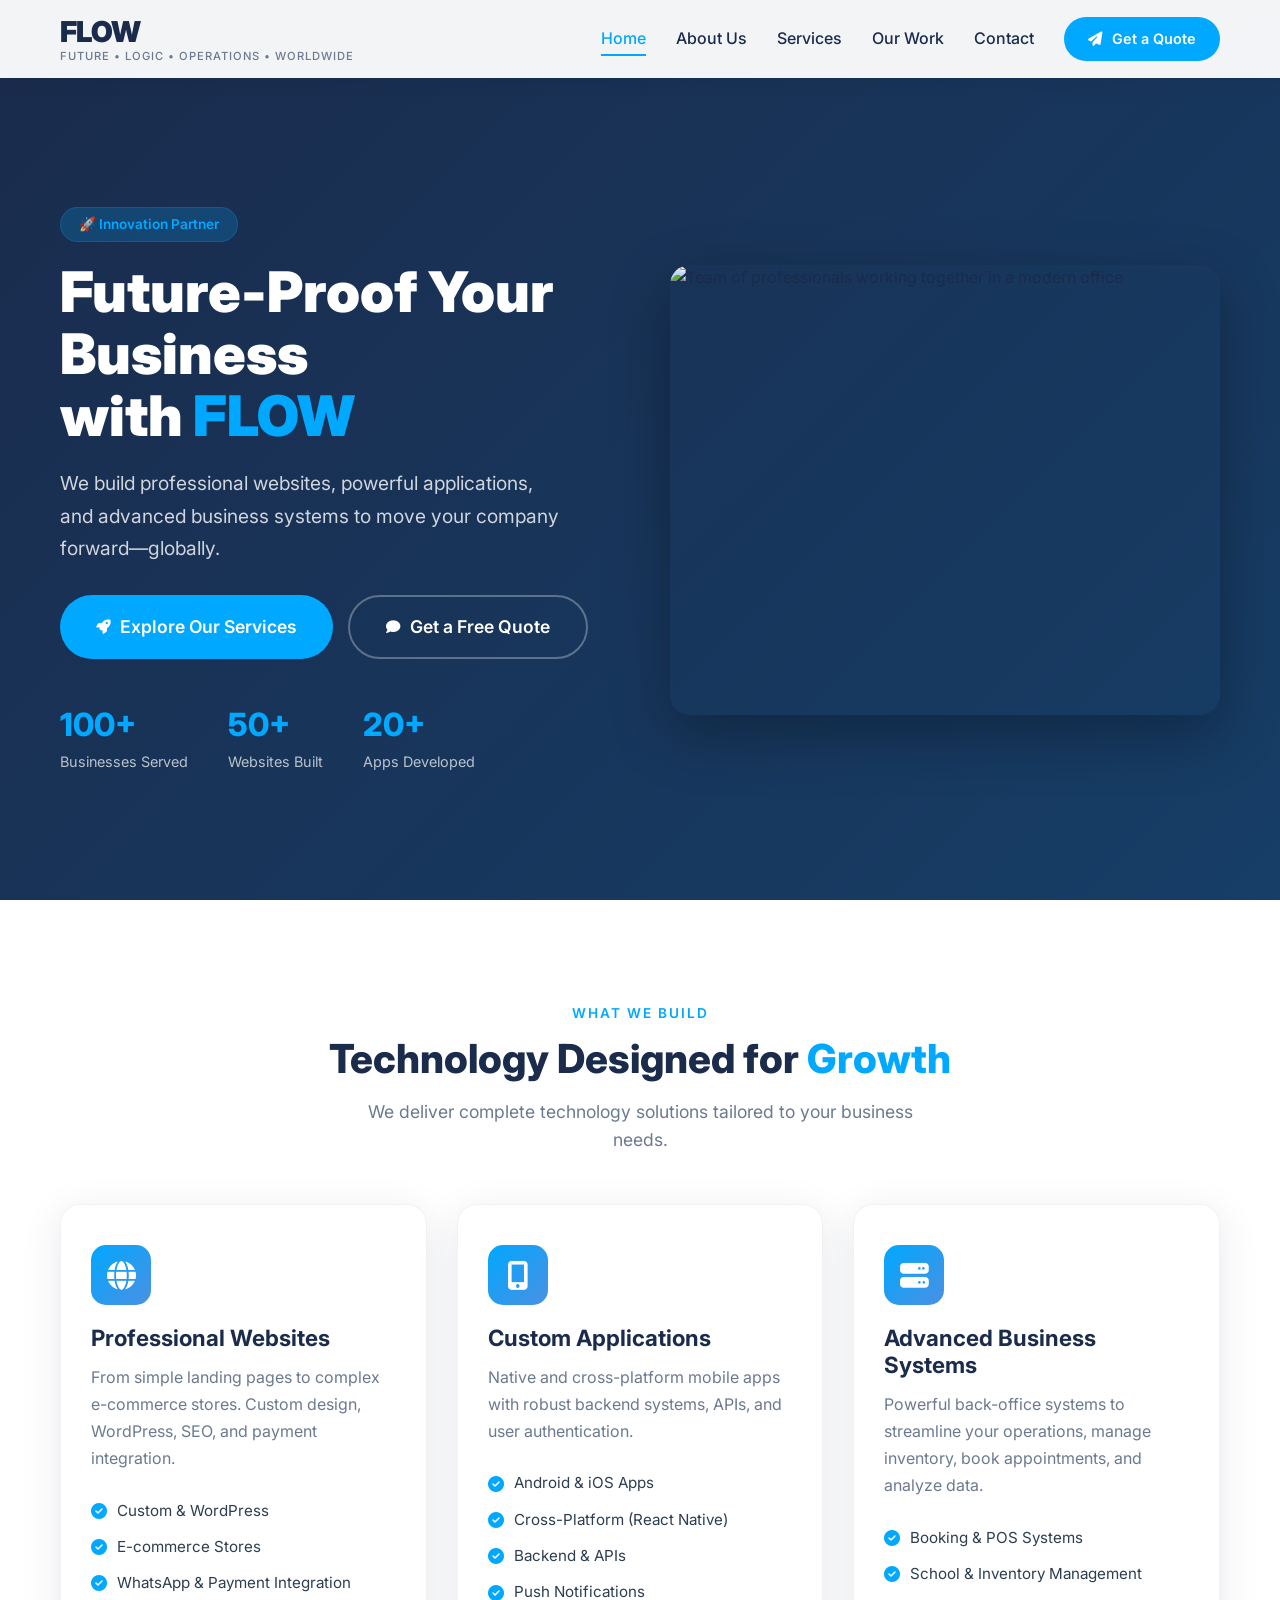
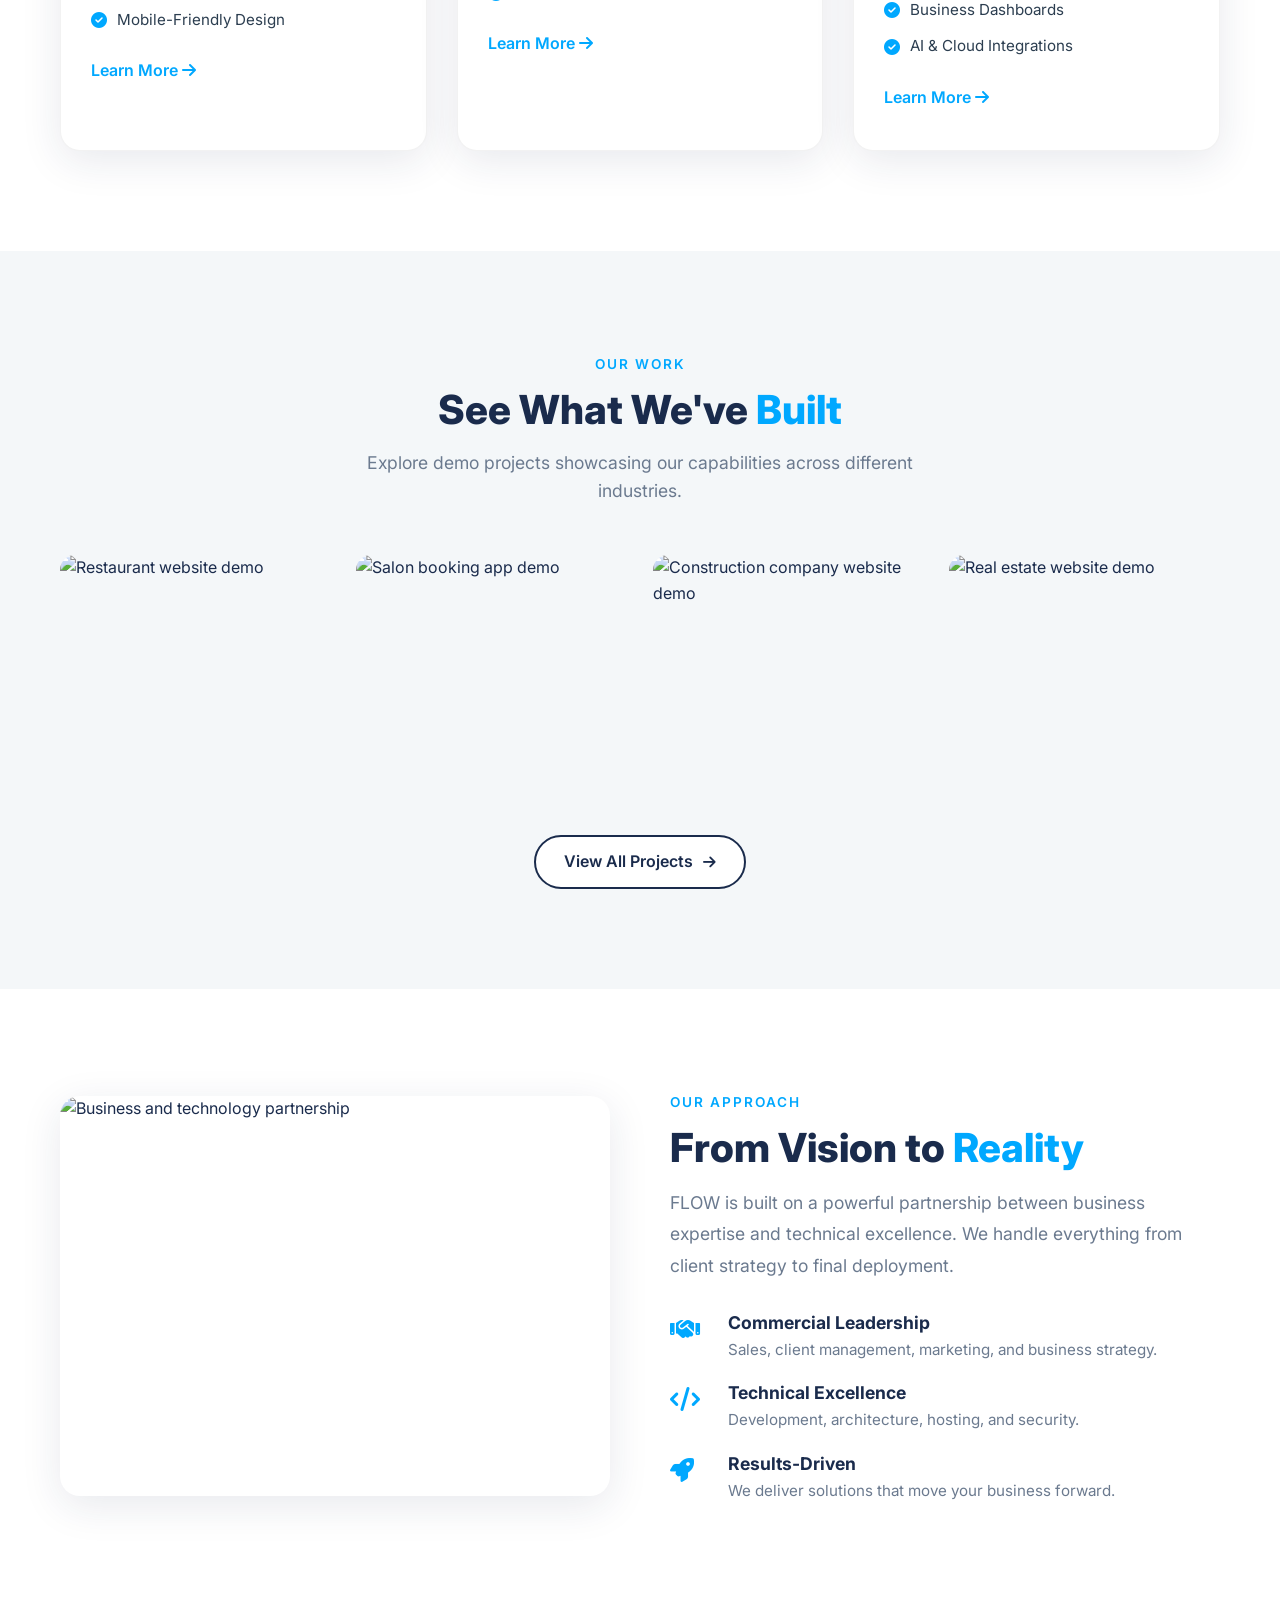
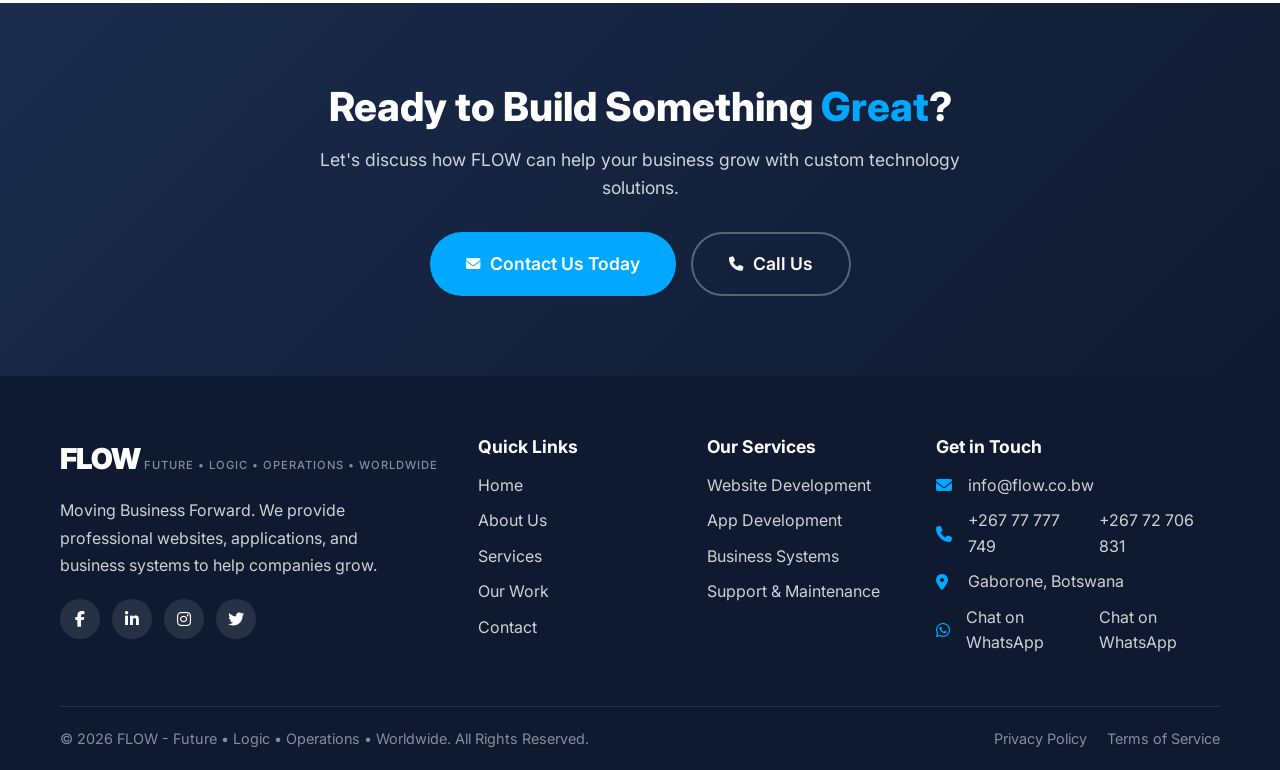
==== commit c462c18d: "Update index.html" ====
--- a/index.html
+++ b/index.html
@@ -387,7 +387,7 @@
                         </li>
                         <li>
                             <i class="fas fa-map-marker-alt"></i>
-                            <span>[UPDATE: Gaborone, Botswana]</span>
+                            <span> Gaborone, Botswana</span>
                         </li>
                         <li>
                             <i class="fab fa-whatsapp"></i>
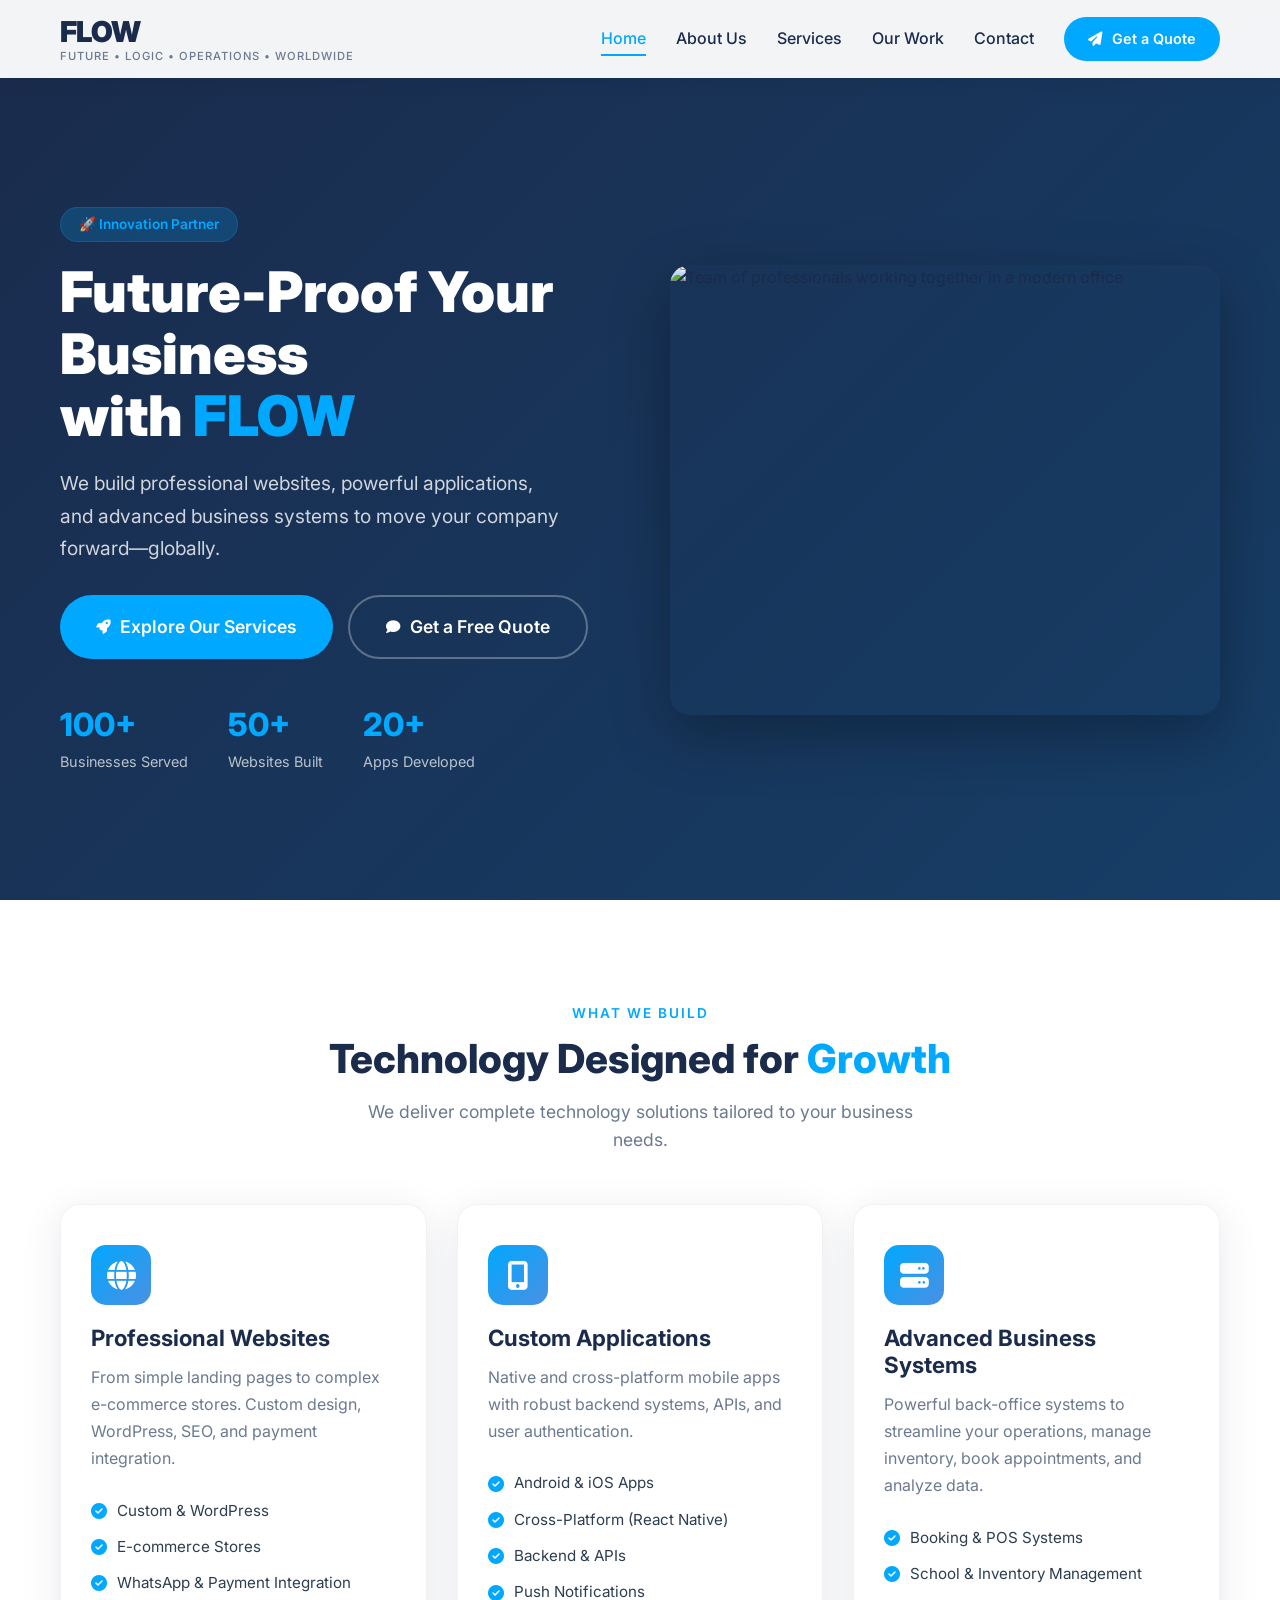
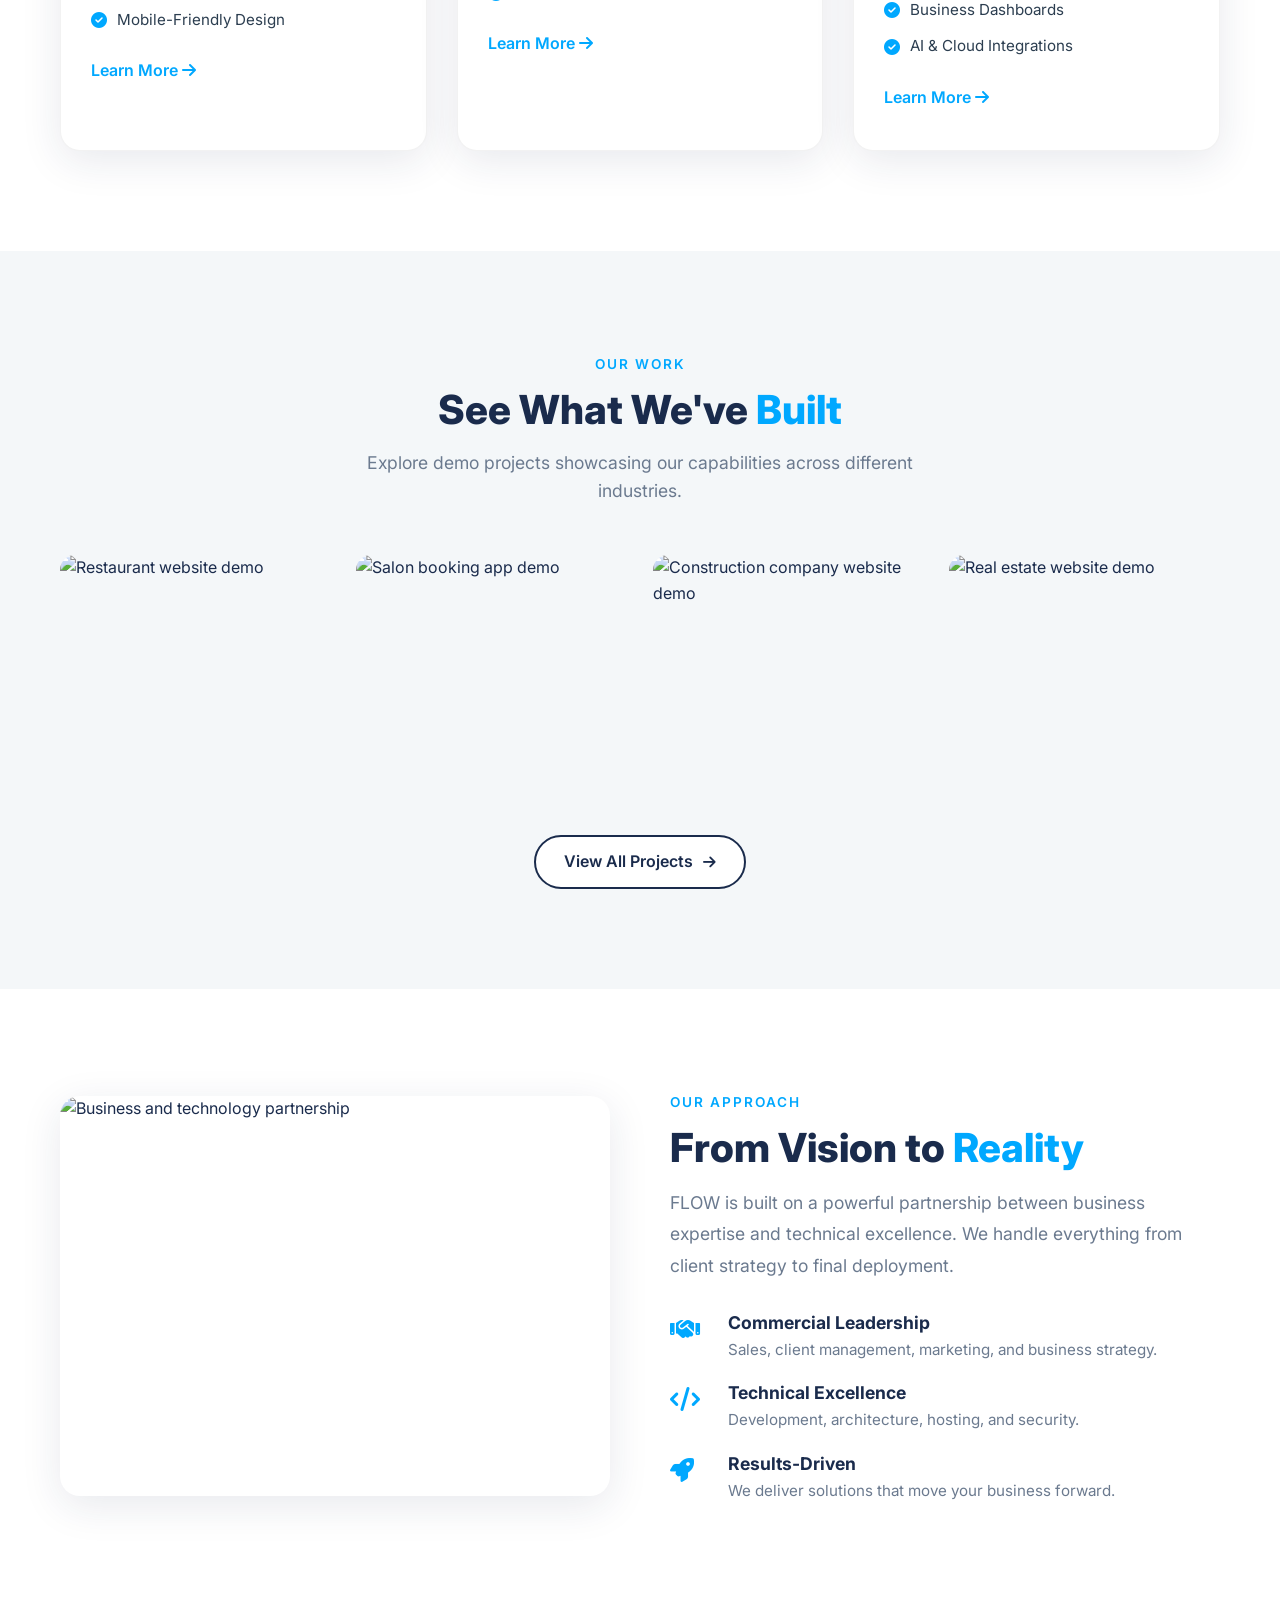
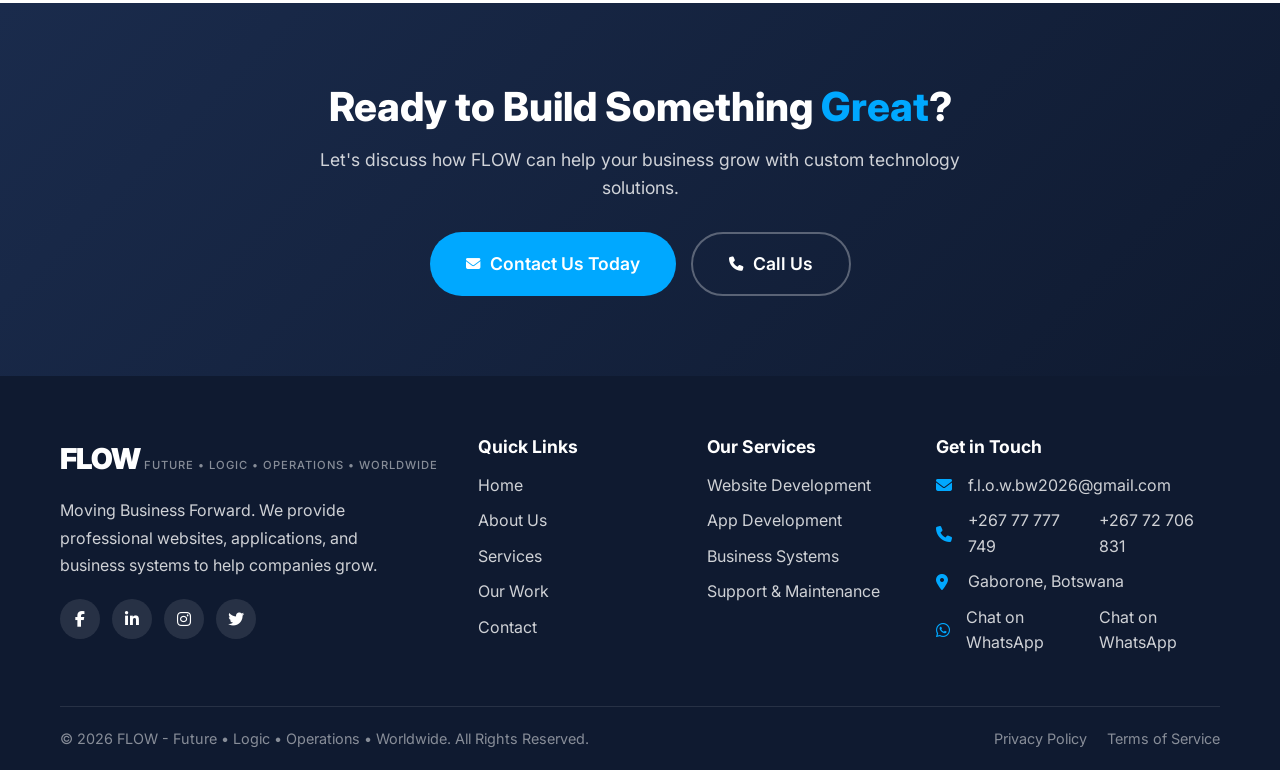
==== commit b90c032b: "Update index.html" ====
--- a/index.html
+++ b/index.html
@@ -378,7 +378,7 @@
                     <ul>
                         <li>
                             <i class="fas fa-envelope"></i>
-                            <a href="mailto:info@flow.co.bw"> info@flow.co.bw</a>
+                            <a href="mailto:f.l.o.w.bw2026@gmail.com"> f.l.o.w.bw2026@gmail.com</a>
                         </li>
                         <li>
                             <i class="fas fa-phone"></i>
@@ -401,8 +401,8 @@
             <div class="footer-bottom">
                 <p>&copy; 2026 FLOW - Future • Logic • Operations • Worldwide. All Rights Reserved.</p>
                 <div class="footer-bottom-links">
-                    <a href="#">Privacy Policy</a>
-                    <a href="#">Terms of Service</a>
+                    <a href="privacy.html">Privacy Policy</a>
+                    <a href="terms.html">Terms of Service</a>
                 </div>
             </div>
         </div>
--- a/css/style.css
+++ b/css/style.css
@@ -1753,3 +1753,190 @@
         font-size: 1.3rem;
     }
 }
+/* =============================================
+   PORTFOLIO - GITHUB PROJECT THUMBNAILS
+   ============================================= */
+
+.project-thumbnail {
+    width: 100%;
+    height: 250px;
+    display: flex;
+    align-items: center;
+    justify-content: center;
+    position: relative;
+    overflow: hidden;
+}
+
+.thumbnail-content {
+    display: flex;
+    flex-direction: column;
+    align-items: center;
+    justify-content: center;
+    z-index: 2;
+}
+
+.thumbnail-content i {
+    font-size: 3.5rem;
+    color: white;
+    opacity: 0.9;
+}
+
+.thumbnail-content span {
+    color: white;
+    font-weight: 700;
+    font-size: 1rem;
+    margin-top: 8px;
+    text-shadow: 0 2px 4px rgba(0, 0, 0, 0.3);
+}
+
+.hero-github-link {
+    margin-top: 20px;
+}
+
+.hero-github-link .btn {
+    background-color: #24292E;
+    color: white;
+    border: none;
+}
+
+.hero-github-link .btn:hover {
+    background-color: #0366D6;
+    transform: translateY(-2px);
+    box-shadow: 0 10px 30px rgba(0, 0, 0, 0.3);
+}
+
+.portfolio-item .portfolio-overlay .project-header {
+    display: flex;
+    align-items: center;
+    gap: 10px;
+    margin-bottom: 8px;
+}
+
+.portfolio-item .portfolio-overlay .project-header i {
+    color: var(--secondary);
+    font-size: 1.2rem;
+}
+
+.portfolio-item .portfolio-overlay .project-header h4 {
+    color: white;
+    font-size: 1rem;
+    margin: 0;
+}
+
+.portfolio-item .portfolio-overlay .portfolio-tags {
+    display: flex;
+    flex-wrap: wrap;
+    gap: 6px;
+    margin: 8px 0 10px;
+}
+
+.portfolio-item .portfolio-overlay .portfolio-tag {
+    background: rgba(255, 255, 255, 0.15);
+    backdrop-filter: blur(4px);
+    padding: 3px 12px;
+    border-radius: 50px;
+    font-size: 0.7rem;
+    font-weight: 600;
+    color: white;
+    border: 1px solid rgba(255, 255, 255, 0.1);
+}
+
+.portfolio-links {
+    display: flex;
+    gap: 12px;
+    flex-wrap: wrap;
+}
+
+.portfolio-links .portfolio-link {
+    display: inline-flex;
+    align-items: center;
+    gap: 6px;
+    font-size: 0.8rem;
+    font-weight: 600;
+    color: white;
+    transition: var(--transition);
+    padding: 4px 0;
+}
+
+.portfolio-links .portfolio-link:hover {
+    color: var(--secondary);
+    transform: translateX(3px);
+}
+
+.github-stats {
+    padding: 60px 0 80px;
+    background-color: var(--light-gray);
+}
+
+.stats-grid {
+    display: grid;
+    grid-template-columns: repeat(4, 1fr);
+    gap: 30px;
+    max-width: 900px;
+    margin: 0 auto;
+}
+
+.stat-card {
+    background-color: var(--white);
+    padding: 30px 20px;
+    border-radius: 16px;
+    text-align: center;
+    box-shadow: var(--shadow);
+    transition: var(--transition);
+}
+
+.stat-card:hover {
+    transform: translateY(-5px);
+    box-shadow: var(--shadow-hover);
+}
+
+.stat-card i {
+    font-size: 2.5rem;
+    color: var(--secondary);
+    margin-bottom: 10px;
+}
+
+.stat-card h3 {
+    font-size: 2.2rem;
+    font-weight: 800;
+    color: var(--primary);
+    margin-bottom: 5px;
+}
+
+.stat-card p {
+    color: var(--gray);
+    font-size: 0.9rem;
+}
+
+@media screen and (max-width: 992px) {
+    .stats-grid {
+        grid-template-columns: repeat(2, 1fr);
+        max-width: 500px;
+    }
+}
+
+@media screen and (max-width: 768px) {
+    .project-thumbnail {
+        height: 180px;
+    }
+    .thumbnail-content i {
+        font-size: 2.5rem;
+    }
+    .portfolio-links {
+        flex-direction: column;
+        align-items: flex-start;
+    }
+}
+
+@media screen and (max-width: 480px) {
+    .stats-grid {
+        grid-template-columns: 1fr;
+        max-width: 300px;
+    }
+    .project-thumbnail {
+        height: 150px;
+    }
+    .thumbnail-content i {
+        font-size: 2rem;
+    }
+}
